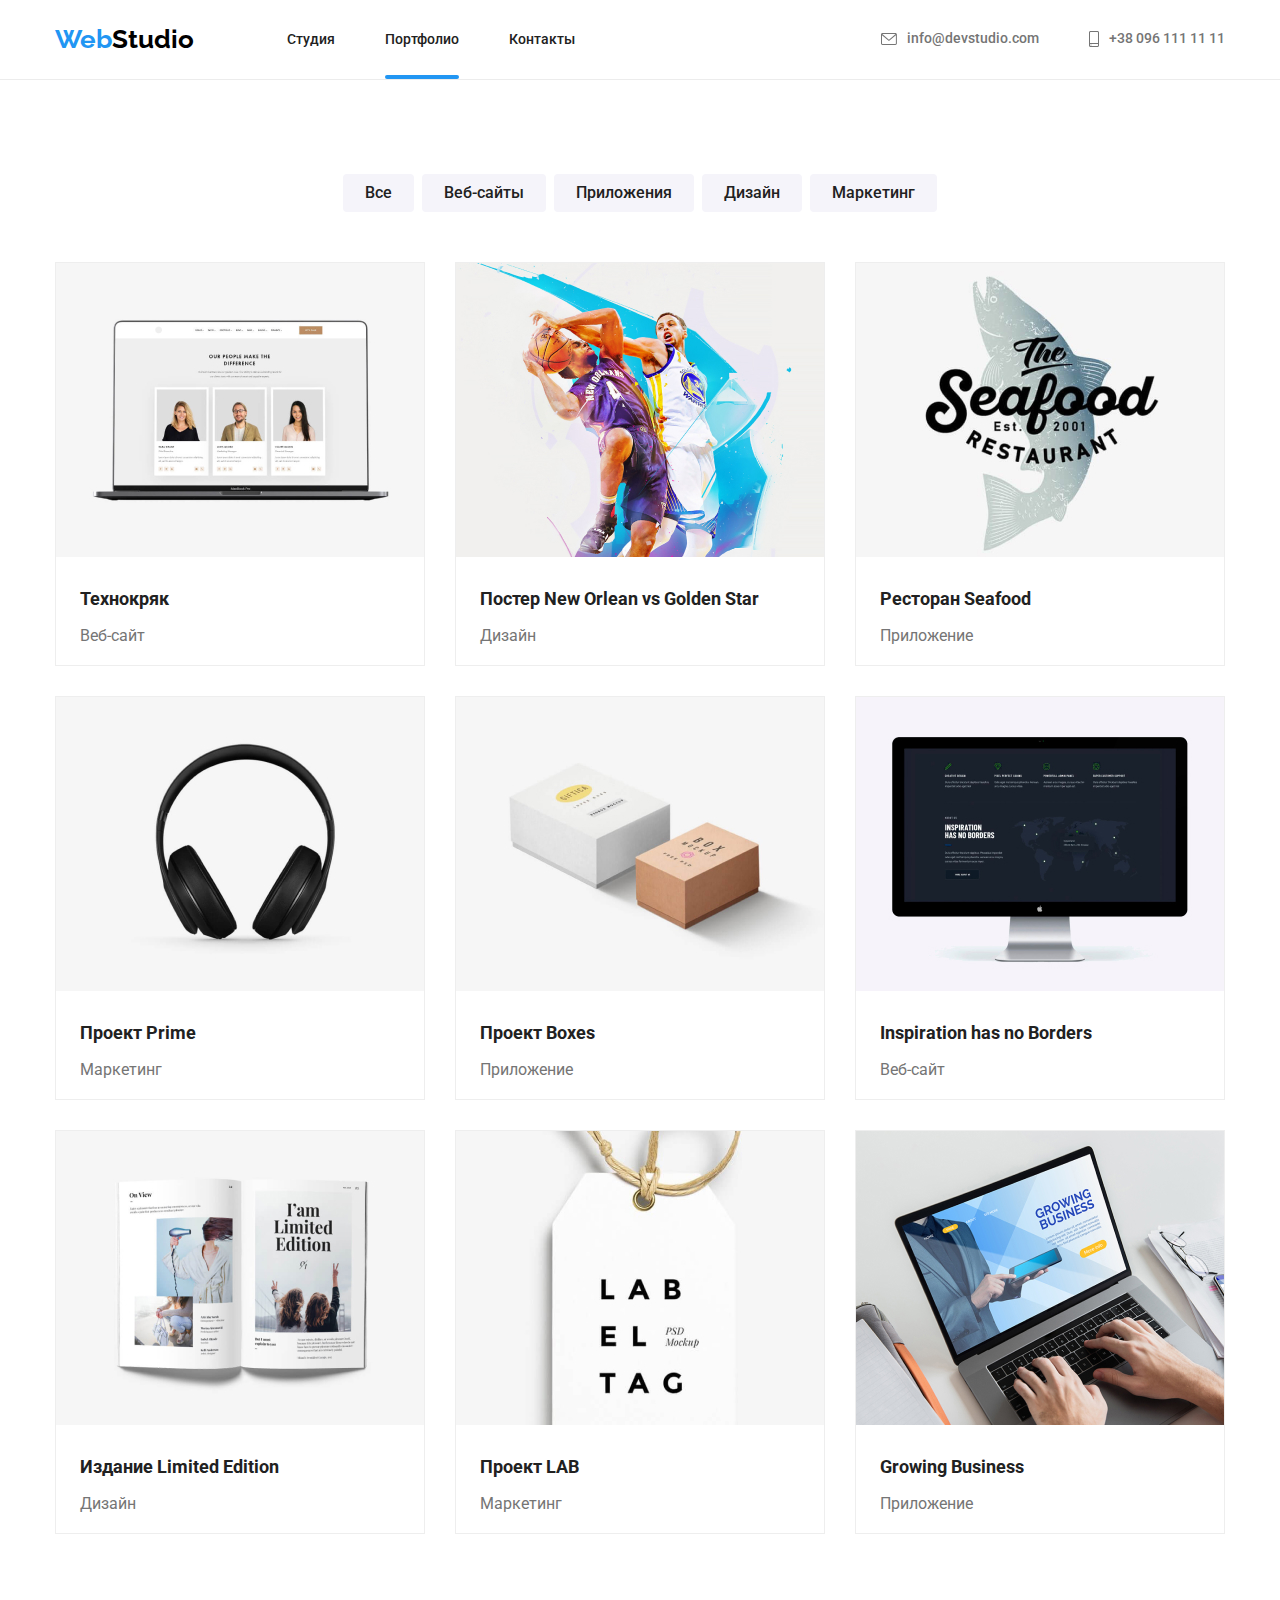
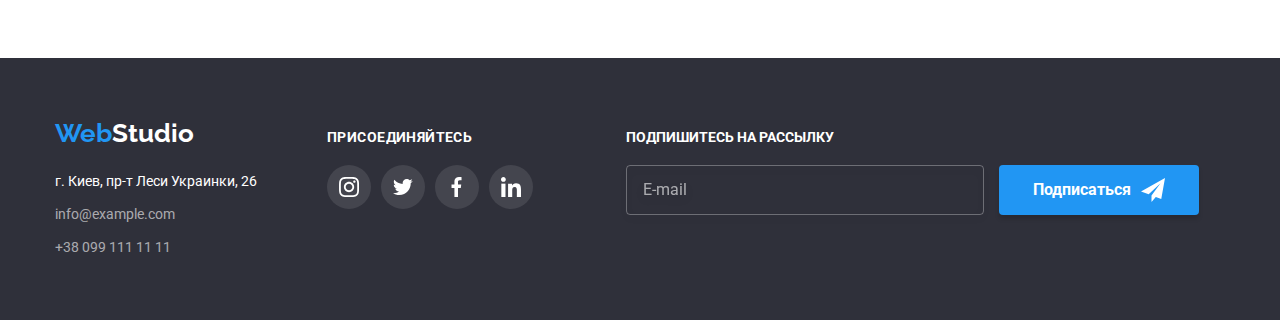
==== portfolio.html @ 5aa9ffed "основа" ====
<!DOCTYPE html>
<html lang="en">
<head>
<meta charset="UTF-8">
<meta http-equiv="X-UA-Compatible" content="IE=edge">
<meta name="viewport" content="width=device-width, initial-scale=1.0">
<title>Document</title>
<link rel="preconnect" href="https://fonts.googleapis.com">
<link rel="preconnect" href="https://fonts.gstatic.com" crossorigin>
<link href="https://fonts.googleapis.com/css2?family=Raleway:wght@700&family=Roboto:wght@400;500;700;900&display=swap"
    rel="stylesheet">
<link rel="stylesheet" href="./css/modern-normalize.css">
<link rel="stylesheet" href="css/styles.css">
<link rel="stylesheet" href="./css/main.min.css">
</head>
<body>
    <header class="header">
        <div class="container">
            <nav class="header__nav">
                <a href="./index.html" class="header__logo">Web<span class="header__logo-black">Studio</span></a>
                <ul class="header-nav">
                    <li class="header-nav__items"><a href="./index.html" class="header-nav__link">Студия</a></li>
                    <li class="header-nav__items"><a href="./portfolio.html" class="header-nav__link current">Портфолио</a></li>
                    <li class="header-nav__items"><a href="" class="header-nav__link">Контакты</a></li>
                </ul>
                <ul class="site-contacts">
                    <li class="site-contacts__items">
                        <a href="mailto:info@devstudio.com" class="site-contacts__link ">
                            <svg class="site-contacts__icons" width="16px" height="12px">
                                <use href="images/icons.svg#icon-envelope"></use>
                            </svg>
                            info@devstudio.com</a>
                    </li>
                    <li class="items">
                        <a href="tel:+380961111111" class="site-contacts__link"">
                    <svg class=" site-contacts__icons" width="10px" height="16px">
                            <use href="images/icons.svg#icon-smartphone"></use>
                            </svg>
                            +38 096 111 11 11
                        </a>
                    </li>
                </ul>
        </div>
    </header>
    <main>
    <section class="section-portfolio"> 
        <div class="container">   
        <h1 class="dell">Портфолио</h1>
        <ul class="buttons-line">
            <li class="buttons-line__list"><button type="button" class="buttons-line__buttons">Все</button></li>
            <li class="buttons-line__list"><button type="button" class="buttons-line__buttons">Веб-сайты</button></li>
            <li class="buttons-line__list"><button type="button" class="buttons-line__buttons">Приложения</button></li>
            <li class="buttons-line__list"><button type="button" class="buttons-line__buttons">Дизайн</button></li>
            <li class="buttons-line__list"><button type="button" class="buttons-line__buttons">Маркетинг</button></li>
        </ul>
        <ul class="content-line">
            <li class="content-line__list">
                <div class="content-line__text-wrap"><img src="images/tehnokryak.jpg" alt="ноутбук-с-портфолио" width="370">
                    <p class="content-line__text">Технокряк это современная площадка распространения коронавируса. Компании используют эту платформу для цифрового
                    шпионажа и атак на защищённые сервера конкурентов.
                </p>
                </div>
                <div class="portfolio-list">
                    <h3>Технокряк</h3>
                <p>Веб-сайт</p>
                </div>
            </li>
            <li class="content-line__list">
                <div class="content-line__text-wrap"> 
                <img src="images/poster.jpg" alt="баскетболисты" width="370">
                <p class="content-line__text">Технокряк это современная площадка распространения коронавируса. Компании используют эту платформу для цифрового
                шпионажа и атак на защищённые сервера конкурентов.
                </p>
                </div>
                <div class="portfolio-list">
                <h3>Постер New Orlean vs Golden Star</h3>
                <p>Дизайн</p>
                </div>
            </li>
            <li class="content-line__list">
                <div class="content-line__text-wrap">
                <img src="images/seafood.jpg" alt="название-ресторана" width="370">
                <p class="content-line__text">Технокряк это современная площадка распространения коронавируса. Компании используют эту платформу для цифрового
                шпионажа и атак на защищённые сервера конкурентов.
                </p>
                </div>
                <div class="portfolio-list">
                <h3>Ресторан Seafood</h3>
                <p>Приложение</p>
                </div>
            </li>
            <li class="content-line__list">
                    <div class="content-line__text-wrap">
                <img src="images/prime.jpg" alt="наушники" width="370">
                <p class="content-line__text">Технокряк это современная площадка распространения коронавируса. Компании используют эту платформу для цифрового
                шпионажа и атак на защищённые сервера конкурентов.
                </p>
                </div>
                <div class="portfolio-list">
                <h3>Проект Prime</h3>
                <p>Маркетинг</p>
                </div>
            </li>
            <li class="content-line__list">
                <div class="content-line__text-wrap">
                <img src="images/boxes.jpg" alt="коробки" width="370">
                <p class="content-line__text">Технокряк это современная площадка распространения коронавируса. Компании используют эту платформу для цифрового
                шпионажа и атак на защищённые сервера конкурентов.
                </p>
                </div>
                <div class="portfolio-list">
                <h3>Проект Boxes</h3>
                <p>Приложение</p>
                </div>
            </li>
            <li class="content-line__list">
                <div class="content-line__text-wrap">  
                <img src="images/inspirations.jpg" alt="аймак" width="370" height="294">
                <p class="content-line__text">Технокряк это современная площадка распространения коронавируса. Компании используют эту платформу для цифрового
                шпионажа и атак на защищённые сервера конкурентов.
                </p>
                </div>
                <div class="portfolio-list">
                <h3>Inspiration has no Borders</h3>
                <p>Веб-сайт</p>
                </div>
            </li>
            <li class="content-line__list">
                <div class="content-line__text-wrap">
                 <img src="images/limitededition.jpg" alt="книга" width="370">
                 <p class="content-line__text">Технокряк это современная площадка распространения коронавируса. Компании используют эту платформу для цифрового
                шпионажа и атак на защищённые сервера конкурентов.
                </p>
                </div>
                <div class="portfolio-list">
                <h3>Издание Limited Edition</h3>
                <p>Дизайн</p>
                </div>
            </li>
            <li class="content-line__list">
                <div class="content-line__text-wrap">
                <img src="images/lab.jpg" alt="бирка" width="370">
                <p class="content-line__text">Технокряк это современная площадка распространения коронавируса. Компании используют эту платформу для цифрового
                шпионажа и атак на защищённые сервера конкурентов.
                </p>
                </div>
                <div class="portfolio-list">
                <h3>Проект LAB</h3>
                <p>Маркетинг</p>
                </div>
            </li>
            <li class="content-line__list">
                <div class="content-line__text-wrap">
                <img src="images/growingbusines.jpg" alt="приложение-для-бизнеса" width="370">
                <p class="content-line__text">Технокряк это современная площадка распространения коронавируса. Компании используют эту платформу для цифрового
                шпионажа и атак на защищённые сервера конкурентов.
                </p>
            </div>
                   <div class="portfolio-list">
                <h3>Growing Business</h3>
                <p>Приложение</p>
                </div>
               
            </li>
        </ul>
        </div>
    </section>
    </main>
        <footer class="footer-section">
            <div class="container">
                <ul class="footer-section__nav">
                    <li>
                        <a href="./index.html" class="footer-section__logo">Web<span class="footer-section__logo-white">Studio</span></a>
                        <p>г. Киев, пр-т Леси Украинки, 26</p>
                        <ul>
                            <li class="footer-section__link"><a href="mailto:info@example.com"
                                    class="footer-section__text">info@example.com</a></li>
                            <li class="footer-section__link"><a href="tel:+380991111111" class="footer-section__text">+38 099
                                    111 11 11</a></li>
                        </ul>
                    </li>
                    <li class="conecting-list">
                        <h3>ПРИСОЕДИНЯЙТЕСЬ</h3>
                        <ul class="footer-logo">
                            <li class="footer-logo__item">
                                <a href="" class="footer-logo__link">
                                    <svg class="footer-logo__icon" width="20px" height="20px">
                                        <use href="images/icons.svg#icon-instagram"></use>
                                    </svg>
                                </a>
                            </li>
                            <li class="footer-logo__item">
                                <a href="" class="footer-logo__link">
                                    <svg class="footer-logo__icon" width="20px" height="20px">
                                        <use href="images/icons.svg#icon-twitter"></use>
                                    </svg>
                                </a>
                            </li>
                            <li class="footer-logo__item">
                                <a href="" class="footer-logo__link">
                                    <svg class="footer-logo__icon" width="20px" height="20px">
                                        <use href="images/icons.svg#icon-facebook"></use>
                                    </svg>
                                </a>
                            </li>
                            <li class="footer-logo__item">
                                <a href="" class="footer-logo__link">
                                    <svg class="footer-logo__icon" width="20px" height="20px">
                                        <use href="images/icons.svg#icon-linkedin"></use>
                                    </svg>
                                </a>
                            </li>
                        </ul>
                    </li>
                    <li class="online-form">
                        <h3 class="online-form__text">ПОДПИШИТЕСЬ НА РАССЫЛКУ</h3>
                        <form action="#">
                            <input type="mail" name="online-mail" class="online-form__input" placeholder="E-mail">
                            <button type="submit" class="online-form__btn">Подписаться <svg class="online-form__logo"
                                    width="24px" height="24px">
                                    <use href="images/icons.svg#icon-icon-send"></use>
                                </svg></button>
                        </form>
                    </li>
                </ul>
            </div>
        </footer>
</body>
</html>
---- css/styles.css ----
/* основной цвет текста #757575 */
/* вторичный цвет текста #212121 */
/* текст с прозрачностью rgba(255, 255, 255, 0.6)*/
/* белый #FFFFFF */
/* акцент #2196F3 */

/* logo */

/*footer-section */

/* hero */
/* .hero {
  background-color: #2f303a;
  background-image: linear-gradient(
      rgba(47, 48, 58, 0.4),
      rgba(47, 48, 58, 0.4)
    ),
    url(../images/hero.jpg);
  background-repeat: no-repeat;
  background-position: center;
  text-align: center;
  padding-top: 200px;
  padding-bottom: 200px;
  max-width: 1600px;
  margin: 0 auto;
}

.hero h1 {
  font-weight: 900;
  font-size: 44px;
  line-height: 1.36;
  color: var(--white-collor);
  text-transform: uppercase;
  margin-bottom: 30px;
}
.hero .buttons {
  font-family: roboto, sans-serif;
  font-weight: bold;
  font-size: 16px;
  line-height: 1.87;
  width: 200px;
  height: 50px;
  border-radius: 4px;
  border: none;
  color: var(--white-collor);
  background: #2196f3;
} */
/* section-line */


/* section-line */
}

/* portfolio buttons  */
/* .section-portfolio {
  padding-top: 94px;
  padding-bottom: 94px;
} */






.dell {
  display: none;
  font-size: 0;
}
---- css/main.min.css ----
.is-hidden{visibility:hidden;opacity:0;pointer-events:none}.visually-hidden{visibility:hidden}.dell{display:none;font-size:0}:root{--primary-text-collor: #757575;--title-text-collor: #212121;--accent-collor: #2196f3;--white-collor: #ffffff}.container{width:1200px;padding-right:15px;padding-left:15px;margin:0 auto}body{background-color:var(--white-collor);color:var(--primary-text-collor);font-family:roboto, sans-serif}.content-line{display:flex;flex-wrap:wrap}h1,h2,h3,h4,h5,h6,p{margin:0}ul{margin:0;padding:0}li{list-style-type:none}a{text-decoration:none}.header{padding-top:24px;padding-bottom:24px;border-bottom:1px solid #ececec}.header__nav{display:flex;align-items:center}.header__logo{font-family:raleway;font-weight:bold;font-size:26px;line-height:1.19;color:#2196f3}.header__logo .header__logo-black{color:#000000}.header-nav{margin-left:93px;display:flex;align-items:center}.header-nav a{color:var(--title-text-collor);font-weight:500;font-size:14px;line-height:1.14}.header-nav .header-nav__link{color:var(--title-text-collor);position:relative;transition:color 250ms linear}.header-nav .header-nav__link:hover,.header-nav .header-nav__link:focus{color:#2196f3}.header-nav .header-nav__items{margin-right:50px}.header-nav .header-nav__items:last-child{margin-right:0}.current::after{content:'';width:100%;height:4px;background-color:#2196f3;border-radius:4px;position:absolute;bottom:-32px;left:0}.site-contacts{display:flex;margin-left:auto}.site-contacts .site-contacts__items{margin-right:50px}.site-contacts .site-contacts__items:last-child{margin-right:0}.site-contacts__link{color:var(--primary-text-collor);font-weight:500;font-size:14px;line-height:1.14;display:flex;justify-content:center;align-items:center;transition:color 250ms linear}.site-contacts__link:focus,.site-contacts__link:hover{color:#2196f3}.site-contacts__link:focus .site-contacts__icons,.site-contacts__link:hover .site-contacts__icons{fill:#2196f3}.site-contacts__icons{margin-right:10px;fill:var(--primary-text-collor)}.footer-section{font-size:14px;line-height:1.71;color:var(--white-collor);background-color:#2f303a;padding-top:60px;padding-bottom:60px}.footer-section p{margin-top:20px}.footer-section .footer-section__link{margin-top:9px;transition:color 250ms linear, background-color 250ms linear}.footer-section .footer-section__text{color:rgba(255,255,255,0.6)}.footer-section .footer-section__text:hover,.footer-section .footer-section__text:focus{color:#2196f3}.footer-section__logo{font-family:raleway;font-weight:bold;font-size:26px;line-height:1.19;color:#2196f3}.footer-section__logo .footer-section__logo-white{color:#ffffff}.footer-logo{display:flex;justify-content:center}.footer-logo__item{display:flex;align-items:center;justify-content:center;width:44px;height:44px}.footer-logo__item:not(:last-child){margin-right:10px}.footer-logo__link{width:100%;height:100%;border-radius:50%;display:flex;align-items:center;justify-content:center;background-color:rgba(255,255,255,0.1);transition:background-color 250ms linear, fill 250ms linear}.footer-logo__link:hover,.footer-logo__link:focus{background-color:#2196f3}.footer-logo__link:hover .footer-logo__icon,.footer-logo__link:focus .footer-logo__icon{fill:#fff;background-color:#2196f3}.footer-logo__icon{fill:#fff;transition:background-color 2500ms linear}.footer-section__nav{display:flex;align-items:baseline}.conecting-list{margin-left:70px}.conecting-list h3{font-family:Roboto;font-size:14px;font-style:normal;font-weight:700;line-height:16px;letter-spacing:0.03em;text-align:left;margin-bottom:20px}.online-form__input{width:358px;height:50px;padding-left:16px;background-color:transparent;border:1px solid rgba(255,255,255,0.3);box-sizing:border-box;filter:drop-shadow(0px 4px 4px rgba(0,0,0,0.15));border-radius:4px;color:rgba(255,255,255,0.6)}.online-form__input::placeholder{color:rgba(255,255,255,0.6);font-size:16px;line-height:20px}.online-form__text{margin-bottom:20px;font-size:14px;line-height:16px}.online-form{margin-left:93px}.online-form__btn{background:#2196f3;box-shadow:0px 4px 4px rgba(0,0,0,0.15);border-radius:4px;width:200px;height:50px;margin-left:12px;border:none;font-size:16px;line-height:30px;color:#fff;font-weight:bold;display:inline-flex;justify-content:center;align-items:center}.online-form__logo{margin-left:10px}.hero{background-color:#2f303a;background-image:linear-gradient(rgba(47,48,58,0.4), rgba(47,48,58,0.4)),url(../images/hero.jpg);background-repeat:no-repeat;background-position:center;text-align:center;padding-top:200px;padding-bottom:200px;max-width:1600px;margin:0 auto}h1{font-weight:900;font-size:44px;line-height:1.36;color:var(--white-collor);text-transform:uppercase;margin-bottom:30px}.hero__buttons{font-family:roboto, sans-serif;font-weight:bold;font-size:16px;line-height:1.87;width:200px;height:50px;border-radius:4px;border:none;color:var(--white-collor);background:#2196f3}.section-advantage{padding-top:94px;padding-bottom:94px}.advantage{display:flex}.advantage .advantage__list{width:270px}.advantage .advantage__list:not(:last-child){margin-right:30px}.advantage .advantage__meaning{font-weight:bold;font-size:14px;line-height:1.14;letter-spacing:0.03em;text-transform:uppercase;color:var(--title-text-collor);margin-bottom:10px}.advantage .advantage__example{font-size:14px;line-height:1.71;letter-spacing:0.03em}.advantage__logo-lits{display:flex}.advantage__logo-item{display:flex;align-items:center;justify-content:center;width:270px;height:120px;background-color:#f5f4fa;margin-bottom:30px;border-radius:4px}.advantage__logo-item:not(:last-child){margin-right:30px}.section-line__line{display:flex}.section-line__line .list:not(:last-child){margin-right:30px}.section-line{padding-bottom:94px}.section-line .section-line__line{justify-content:center}.section-line h2{text-align:center;color:#212121;margin-bottom:50px;font-size:36px;line-height:42px}.section-line .section-line__list{position:relative;display:flex}.section-line .section-line__list:not(:last-child){margin-right:30px}.section-line__text{width:370px;height:70px;padding-top:27px;color:#ffffff;left:0;bottom:0;position:absolute;font-family:Roboto;font-size:14px;font-style:normal;font-weight:700;line-height:1.17;text-align:center;background-color:rgba(47,48,58,0.8)}.section-employee{background-color:#f5f4fa;padding-top:94px;padding-bottom:94px}.section-employee h2{font-size:36px;line-height:1.16;text-align:center;letter-spacing:0.03em;color:var(--title-text-collor);margin-bottom:50px}.section-employee .section-employee__line{display:flex;box-sizing:border-box}.section-employee .section-employee__name{font-weight:500;font-size:16px;line-height:1.18;margin-bottom:10px;color:var(--title-text-collor)}.section-employee .section-employee__department{font-size:16px;line-height:1.18;margin-bottom:16px}.section-employee .section-employee__list{text-align:center;background-color:#ffffff;border-radius:3px;offset:0px, 1px;margin-right:30px;box-shadow:0px 2px 1px 0px rgba(0,0,0,0.2),0px 1px 1px 0px rgba(0,0,0,0.14),0px 1px 3px 0px rgba(0,0,0,0.12)}.employee{padding-top:30px;padding-bottom:30px}.section-employe__logo-list{display:flex;justify-content:center}.section-employee__logo-item{display:flex;align-items:center;justify-content:center;width:44px;height:44px}.section-employee__logo-item:not(:last-child){margin-right:10px}.section-employee__logo-link{width:100%;height:100%;border-radius:50%;display:flex;align-items:center;justify-content:center;transition:background-color 250ms linear, fill 250ms linear}.section-employee__logo-link:hover,.section-employee__logo-link:focus{background-color:#2196f3}.section-employee__logo-link:hover .section-employee__logo-icon,.section-employee__logo-link:focus .section-employee__logo-icon{fill:#ffffff}.section-employee__logo-icon{fill:#afb1b8}.company__name{margin-bottom:50px;font-family:Roboto;font-size:36px;font-style:normal;font-weight:700;line-height:42px;letter-spacing:0.03em;text-align:center;color:#212121}.company{padding-top:94px;padding-bottom:94px}.company__logo-list{display:flex}.company__logo-link{display:flex;align-items:center;justify-content:center;width:170px;height:92px;background-color:#ffffff;margin-bottom:30px;border-radius:4px;border:1px;border-color:#afb1b8;border:1px solid #afb1b8;box-sizing:border-box;border-radius:4px;margin-bottom:0}.company__logo-link:hover,.company__logo-link:focus{border-color:#2196f3}.company__logo-link:hover .company__logo-icon,.company__logo-link:focus .company__logo-icon{fill:#2196f3}.company__logo-item{display:flex;align-items:center;justify-content:center}.company__logo-item:not(:last-child){margin-right:30px}.company__logo-icon{fill:#afb1b8;transition:background-color 250ms linear, fill 250ms linear}.buttons-line{display:flex;justify-content:center;margin-bottom:50px}.buttons-line :not(:last-child){margin-right:8px}.section-portfolio{padding-top:94px;padding-bottom:94px}.section-portfolio .buttons-line__buttons{font-family:roboto, sans-serif;background-color:#f5f4fa;border-radius:4px;color:var(--title-text-collor);font-weight:500;font-size:16px;line-height:1.63;padding:6px 22px;border:none;transition:background-color 250ms linear, color 250ms linear}.section-portfolio .buttons-line__buttons:hover,.section-portfolio .buttons-line__buttons:focus{background-color:#2196f3;color:var(--white-collor)}.buttons-line{display:flex;justify-content:center;margin-bottom:50px}.buttons-line :not(:last-child){margin-right:8px}.section-portfolio{padding-top:94px;padding-bottom:94px}.section-portfolio .buttons-line__buttons{font-family:roboto, sans-serif;background-color:#f5f4fa;border-radius:4px;color:var(--title-text-collor);font-weight:500;font-size:16px;line-height:1.63;padding:6px 22px;border:none;transition:background-color 250ms linear, color 250ms linear}.section-portfolio .buttons-line__buttons:hover,.section-portfolio .buttons-line__buttons:focus{background-color:#2196f3;color:var(--white-collor)}.portfolio-list{padding-top:20px;padding-bottom:20px;padding-right:24px;padding-left:24px}.content-line .content-line__list{width:370px;max-height:404px;margin-right:30px;margin-top:0;margin-bottom:30px;border:1px solid #eee;offset:0px, 1px;transition:background-color 250ms linear, color 250ms linear, box-shadow 250ms linear;position:relative}.content-line .content-line__list:focus,.content-line .content-line__list:hover{box-shadow:1px 4px 6px 0px rgba(0,0,0,0.16),0px 4px 4px 0px rgba(0,0,0,0.06),0px 1px 1px 0px rgba(0,0,0,0.12)}.content-line .content-line__list:nth-child(3n+3){margin-right:0}.content-line .content-line__list:nth-child(7n+1){margin-bottom:0}.section-portfolio h3{font-size:18px;line-height:2;color:var(--title-text-collor);margin-bottom:4px}.section-portfolio p{font-size:16px;line-height:1.87}.content-line .content-line__list:hover .content-line__text{transform:translateY(0)}.content-line__text-wrap{position:relative;overflow:hidden}.content-line__text{position:absolute;left:0;top:0;font-size:18px;line-height:1.5;padding:63px 24px;color:#ffffff;background-color:rgba(33,150,243,0.9);height:100%;transform:translateY(100%);transition:transform 250ms}.backdrop{width:100vw;height:100vh;background:rgba(0,0,0,0.2);position:fixed;top:0;left:0;transition:opacity 300ms, visibility 300ms}.backdrop.is-hidden .modal{transform:scale(1.5) rotateY(270deg) translate(100px, 100px);transition:transform 600ms}.modal{width:528px;min-height:581px;background-color:#ffffff;border-radius:4px;position:absolute;top:50%;left:50%;transition:transform 500ms;transform:scale(1) rotate(0) translate(-50%, -50%);padding:40px}.modal-close{position:absolute;top:8px;right:8px;width:30px;height:30px;background-color:transparent;border-radius:50%;border:1px solid rgba(0,0,0,0.1);display:flex;align-items:center;justify-content:center}.sub-box{font-size:14px;line-height:24px;border:none;margin-bottom:30px;padding:0;align-items:center;display:flex}.modal-title{font-size:20px;font-weight:700;line-height:1.17;color:#212121;text-align:center;margin-bottom:12px}.modal-for-field{margin-bottom:10px}.modal-input-wrap{position:relative}.input-icon{position:absolute;top:50%;transform:translateY(-50%);left:15px;transition:fill 250ms cubic-bezier(0.4, 0, 0.2, 1)}.modal-input{width:100%;height:40px;border:1px solid rgba(33,33,33,0.2);border-radius:4px;outline:none;padding-right:10px;padding-left:42px;background-color:transparent;transition:border-color 250ms cubic-bezier(0.4, 0, 0.2, 1)}.modal-input:focus{border-color:#2196f3}.modal-input:focus+.input-icon{fill:#2196f3}.modal-form-text{font-size:12px;line-height:1.17;display:block;color:#757575;margin-bottom:4px}.modal-text{width:100%;border:1px solid rgba(33,33,33,0.2);box-sizing:border-box;border-radius:4px;outline:none;height:120px;padding:10px;resize:none;margin-bottom:20px}.modal-text::placeholder{font-size:12px;line-height:1.17;color:rgba(117,117,117,0.5)}.modal-check-text{font-size:14px;line-height:1.7;color:#757575;letter-spacing:0.03em;display:flex;align-items:center;padding:0}.modal-check-text span{width:16px;height:15px;border:2px solid #000000;margin-right:5px;border-radius:2px;display:flex;align-items:center;justify-content:center}.modal-check-text .icon-check{fill:#ffffff}.modal-check{display:flex;align-items:center;justify-content:center}.modal-check:checked+.modal-check-text span{border:none;background-color:#2196f3}.checkbox-link{color:#2196f3;text-decoration:underline;margin-left:3px}.modal-submit-button{height:50px;width:200px;border:none;border-radius:4px;box-shadow:0px 1px 3px rgba(0,0,0,0.12),0px 1px 1px rgba(0,0,0,0.14),0px 2px 1px rgba(0,0,0,0.2);background:#188ce8;box-shadow:0px 4px 4px rgba(0,0,0,0.15);color:#ffffff;font-weight:bold;font-size:16px;line-height:1.9;display:block;margin-left:auto;margin-right:auto}
/*# sourceMappingURL=main.min.css.map */
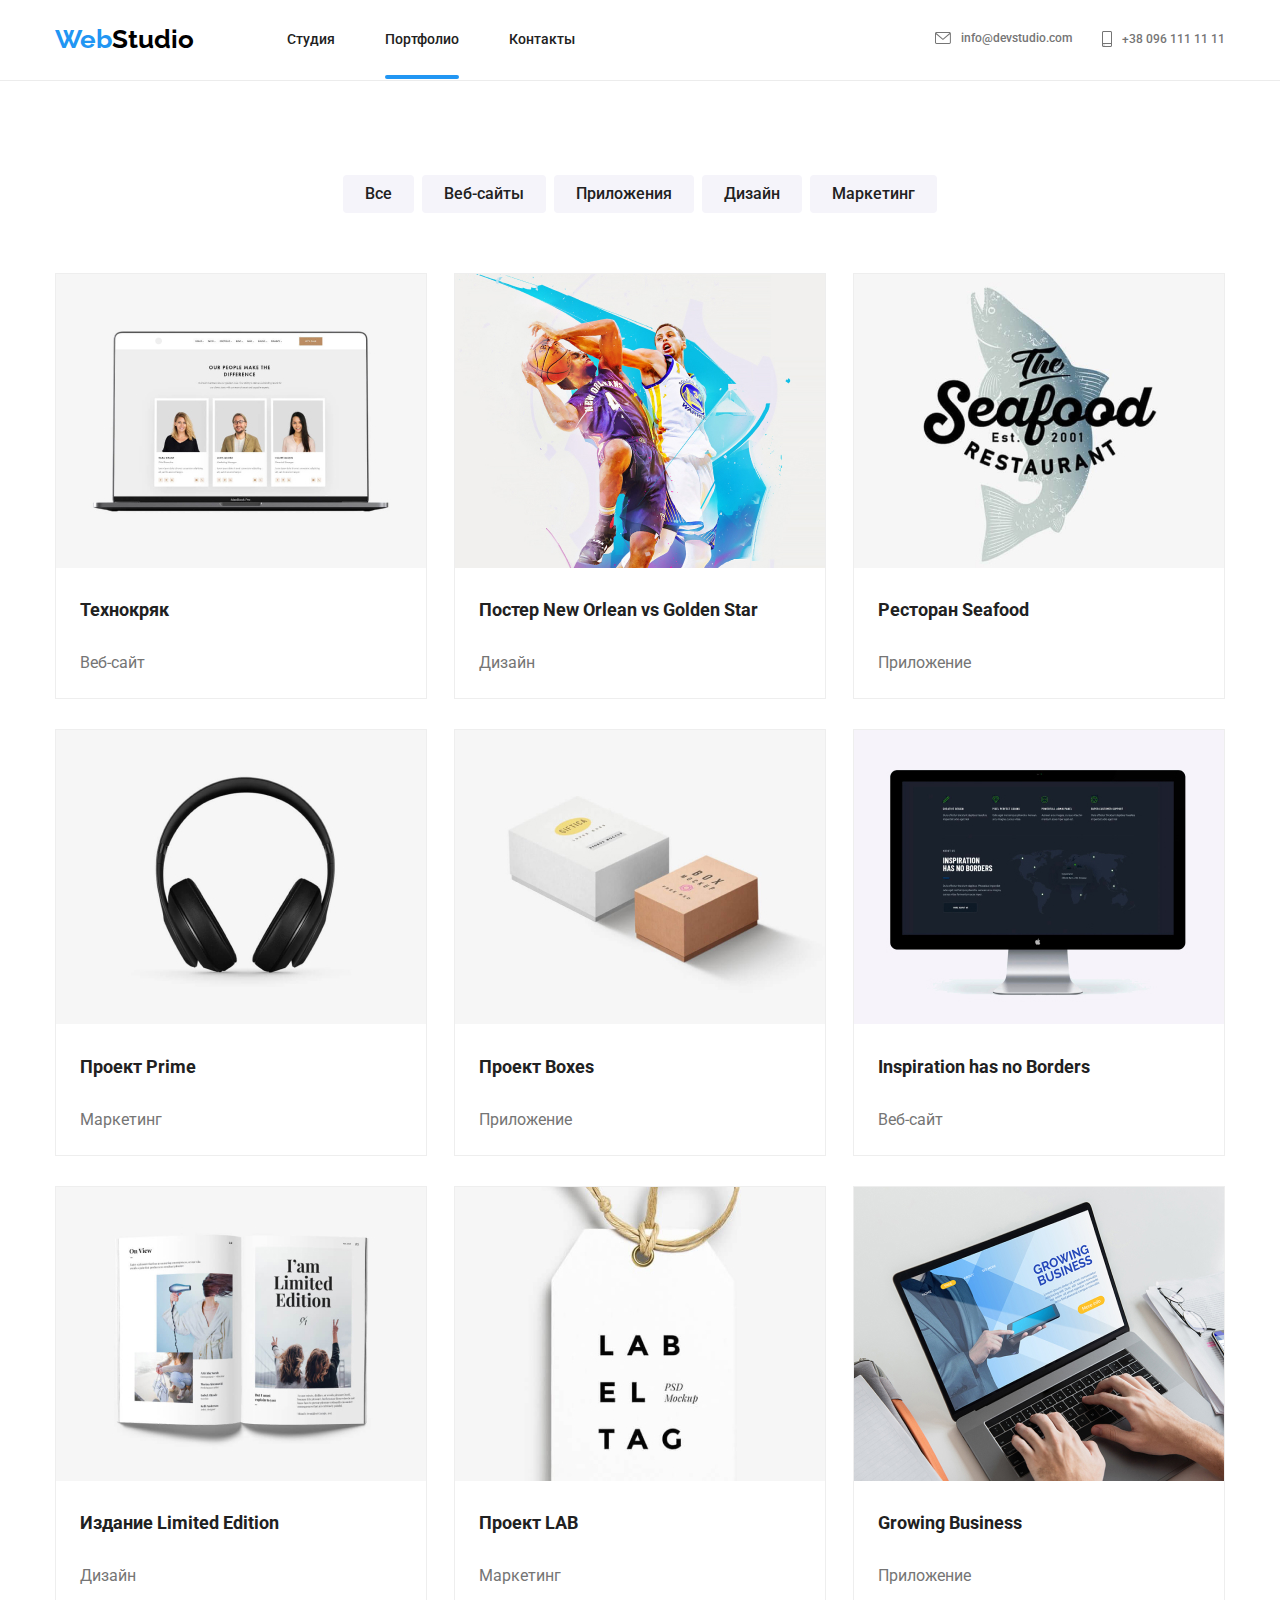
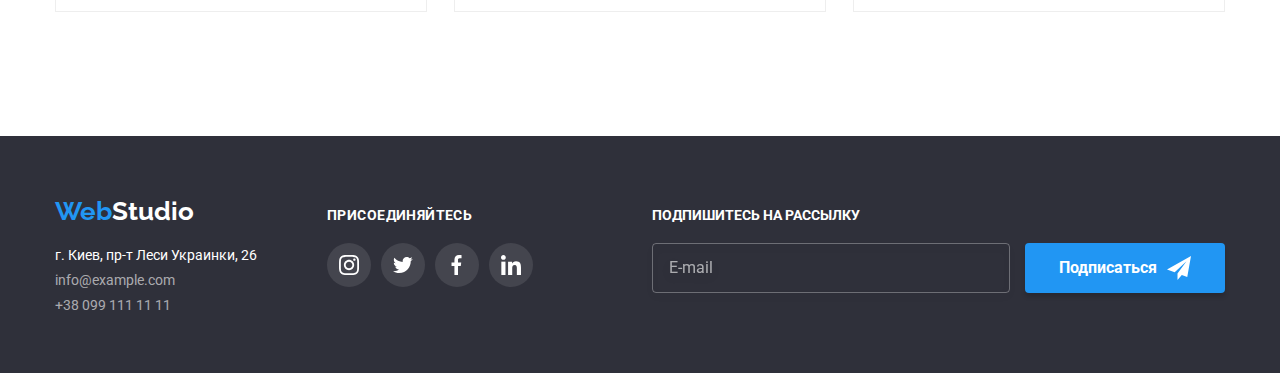
==== commit 5f34e0be: "вымучал" ====
--- a/portfolio.html
+++ b/portfolio.html
@@ -17,12 +17,15 @@
     <header class="header">
         <div class="container">
             <nav class="header__nav">
-                <a href="./index.html" class="header__logo">Web<span class="header__logo-black">Studio</span></a>
-                <ul class="header-nav">
-                    <li class="header-nav__items"><a href="./index.html" class="header-nav__link">Студия</a></li>
-                    <li class="header-nav__items"><a href="./portfolio.html" class="header-nav__link current">Портфолио</a></li>
-                    <li class="header-nav__items"><a href="" class="header-nav__link">Контакты</a></li>
-                </ul>
+                <div class="header-nav-right">
+                    <a href="./index.html" class="header__logo">Web<span class="header__logo-black">Studio</span></a>
+                    <ul class="header-nav">
+                        <li class="header-nav__items"><a href="./index.html" class="header-nav__link">Студия</a>
+                        </li>
+                        <li class="header-nav__items"><a href="./portfolio.html" class="header-nav__link current">Портфолио</a></li>
+                        <li class="header-nav__items"><a href="" class="header-nav__link">Контакты</a></li>
+                    </ul>
+                </div>
                 <ul class="site-contacts">
                     <li class="site-contacts__items">
                         <a href="mailto:info@devstudio.com" class="site-contacts__link ">
@@ -31,7 +34,7 @@
                             </svg>
                             info@devstudio.com</a>
                     </li>
-                    <li class="items">
+                    <li class="site-contacts__items">
                         <a href="tel:+380961111111" class="site-contacts__link"">
                     <svg class=" site-contacts__icons" width="10px" height="16px">
                             <use href="images/icons.svg#icon-smartphone"></use>
@@ -40,6 +43,59 @@
                         </a>
                     </li>
                 </ul>
+    
+                <button class="open-menu-btn">
+                    <svg class="open-menu__icons" width="22px" height="22px">
+                        <use href="images/icons.svg#icon-menu"></use>
+                    </svg>
+                </button>
+        </div>
+        <div class="mob-menu is-hidden">
+            <div class="conteiner">
+                <div class="mob-menu__top">
+                    <button class="close-menu-btn">
+                        <svg class="close-menu__icons" width="18.67px" height="18.67px">
+                            <use href="images/icons.svg#icon-mob-close"></use>
+                        </svg></button>
+                    <ul class="mob-menu__nav">
+                        <li class="mob-menu__items"><a href="./index.html" class="mob-menu__link">Студия</a></li>
+                        <li class="mob-menu__items"><a href="./portfolio.html" class="mob-menu__link">Портфолио</a></li>
+                        <li class="mob-menu__items"><a href="" class="mob-menu__link">Контакты</a></li>
+                    </ul>
+                </div>
+                <div class="mob-menu__bottom">
+                    <ul class="mob-menu__contacts">
+                        <li class="mob-menu-contacts__items">
+                            <a href="tel:+380961111111" class="mob-menu-contacts__tel">
+                                +38 096 111 11 11
+                            </a>
+                        </li>
+                        <li class="mob-menu-contacts__items">
+                            <a href="mailto:info@devstudio.com" class="mob-menu-contacts__mail">
+                                info@devstudio.com
+                            </a>
+                        </li>
+                    </ul>
+                    <ul class="mob-social-list">
+                        <li class="mob-social-list__item">
+                            <a href="" class="mob-social-list__link">Instagram
+                            </a>
+                        </li>
+                        <li class="mob-social-list__item">
+                            <a href="" class="mob-social-list__link">Twitter
+                            </a>
+                        </li>
+                        <li class="mob-social-list__item">
+                            <a href="" class="mob-social-list__link">Facebook
+                            </a>
+                        </li>
+                        <li class="mob-social-list__item">
+                            <a href="" class="mob-social-list__link">LinkedIn</a>
+                        </li>
+                    </ul>
+                </div>
+            </div>
+            </nav>
         </div>
     </header>
     <main>
@@ -55,112 +111,238 @@
         </ul>
         <ul class="content-line">
             <li class="content-line__list">
-                <div class="content-line__text-wrap"><img src="images/tehnokryak.jpg" alt="ноутбук-с-портфолио" width="370">
+                <div class="content-line__text-wrap">
+                    <picture>
+                        <source srcset="
+                        ./images/portfolio-desk/portfolio1-x1.jpg 1x,
+                        ./images/portfolio-desk/portfolio1-x2.jpg 2x
+                         " media="(min-width:1200px)" />
+                        <source srcset="
+                        ./images/portfolio-tab/porfolio-tab1-x1.jpg 1x,
+                        ./images/portfolio-tab/porfolio-tab1-x2.jpg 2x
+                        " media="(min-width:768px)" />
+                        <source srcset="
+                        ./images/portfolio-mob/portfolio-mob1-x1.jpg 1x,
+                        ./images/portfolio-mob/portfolio-mob1-x2.jpg 2x
+                        " media="(min-width:320px)" />
+                        <img src="./images/portfolio-desk/portfolio1-x1.jpg" alt="фото">
+                    </picture>
                     <p class="content-line__text">Технокряк это современная площадка распространения коронавируса. Компании используют эту платформу для цифрового
                     шпионажа и атак на защищённые сервера конкурентов.
                 </p>
                 </div>
                 <div class="portfolio-list">
                     <h3>Технокряк</h3>
-                <p>Веб-сайт</p>
+                <p class="portfolio-list_mean">Веб-сайт</p>
                 </div>
             </li>
             <li class="content-line__list">
                 <div class="content-line__text-wrap"> 
-                <img src="images/poster.jpg" alt="баскетболисты" width="370">
+            <picture>
+                <source srcset="
+                ./images/portfolio-desk/portfolio2-x1.jpg 1x,
+                ./images/portfolio-desk/portfolio2-x2.jpg 2x
+                " media="(min-width:1200px)" />
+                <source srcset="
+                ./images/portfolio-tab/porfolio-tab2-x1.jpg 1x,
+                ./images/portfolio-tab/porfolio-tab2-x2.jpg 2x
+                " media="(min-width:768px)" />
+                <source srcset="
+                ./images/portfolio-mob/portfolio-mob2-x1.jpg 1x,
+                ./images/portfolio-mob/portfolio-mob2-x2.jpg 2x
+                " media="(min-width:320px)" />
+                <img src="./images/portfolio-desk/portfolio2-x1.jpg" alt="фото">
+            </picture>
+                    <p class="content-line__text">Технокряк это современная площадка распространения коронавируса. Компании используют эту платформу для цифрового
+                шпионажа и атак на защищённые сервера конкурентов.
+                </p>
+                </div>
+                <div class="portfolio-list">
+                <h3>Постер New Orlean vs Golden Star</h3>
+                <p class="portfolio-list_mean">Дизайн</p>
+                </div>
+            </li>
+            <li class="content-line__list">
+                <div class="content-line__text-wrap">
+            <picture>
+            <source srcset="
+        ./images/portfolio-desk/portfolio3-x1.jpg 1x,
+        ./images/portfolio-desk/portfolio3-x2.jpg 2x
+        " media="(min-width:1200px)" />
+            <source srcset="
+        ./images/portfolio-tab/porfolio-tab3-x1.jpg 1x,
+        ./images/portfolio-tab/porfolio-tab3-x2.jpg 2x
+        " media="(min-width:768px)" />
+            <source srcset="
+        ./images/portfolio-mob/portfolio-mob3-x1.jpg 1x,
+        ./images/portfolio-mob/portfolio-mob3-x2.jpg 2x
+        " media="(min-width:320px)" />
+            <img src="./images/portfolio-desk/portfolio3-x1.jpg" alt="фото">
+        </picture>
                 <p class="content-line__text">Технокряк это современная площадка распространения коронавируса. Компании используют эту платформу для цифрового
                 шпионажа и атак на защищённые сервера конкурентов.
                 </p>
                 </div>
                 <div class="portfolio-list">
-                <h3>Постер New Orlean vs Golden Star</h3>
-                <p>Дизайн</p>
-                </div>
-            </li>
-            <li class="content-line__list">
-                <div class="content-line__text-wrap">
-                <img src="images/seafood.jpg" alt="название-ресторана" width="370">
+                <h3>Ресторан Seafood</h3>
+                <p class="portfolio-list_mean">Приложение</p>
+                </div>
+            </li>
+            <li class="content-line__list">
+                    <div class="content-line__text-wrap">
+<picture>
+    <source srcset="
+                        ./images/portfolio-desk/portfolio4-x1.jpg 1x,
+                        ./images/portfolio-desk/portfolio4-x2.jpg 2x
+                         " media="(min-width:1200px)" />
+    <source srcset="
+                        ./images/portfolio-tab/porfolio-tab4-x1.jpg 1x,
+                        ./images/portfolio-tab/porfolio-tab4-x2.jpg 2x
+                        " media="(min-width:768px)" />
+    <source srcset="
+                        ./images/portfolio-mob/portfolio-mob4-x1.jpg 1x,
+                        ./images/portfolio-mob/portfolio-mob4-x2.jpg 2x
+                        " media="(min-width:320px)" />
+    <img src="./images/portfolio-desk/portfolio4-x1.jpg" alt="фото">
+</picture>
+                        <p class="content-line__text">Технокряк это современная площадка распространения коронавируса. Компании используют эту платформу для цифрового
+                шпионажа и атак на защищённые сервера конкурентов.
+                </p>
+                </div>
+                <div class="portfolio-list">
+                <h3>Проект Prime</h3>
+                <p class="portfolio-list_mean">Маркетинг</p>
+                </div>
+            </li>
+            <li class="content-line__list">
+                <div class="content-line__text-wrap">
+<picture>
+    <source srcset="
+                        ./images/portfolio-desk/portfolio5-x1.jpg 1x,
+                        ./images/portfolio-desk/portfolio5-x2.jpg 2x
+                         " media="(min-width:1200px)" />
+    <source srcset="
+                        ./images/portfolio-tab/porfolio-tab5-x1.jpg 1x,
+                        ./images/portfolio-tab/porfolio-tab5-x2.jpg 2x
+                        " media="(min-width:768px)" />
+    <source srcset="
+                        ./images/portfolio-mob/portfolio-mob5-x1.jpg 1x,
+                        ./images/portfolio-mob/portfolio-mob5-x2.jpg 2x
+                        " media="(min-width:320px)" />
+    <img src="./images/portfolio-desk/portfolio5-x1.jpg" alt="фото">
+</picture>
                 <p class="content-line__text">Технокряк это современная площадка распространения коронавируса. Компании используют эту платформу для цифрового
                 шпионажа и атак на защищённые сервера конкурентов.
                 </p>
                 </div>
                 <div class="portfolio-list">
-                <h3>Ресторан Seafood</h3>
-                <p>Приложение</p>
-                </div>
-            </li>
-            <li class="content-line__list">
-                    <div class="content-line__text-wrap">
-                <img src="images/prime.jpg" alt="наушники" width="370">
+                <h3>Проект Boxes</h3>
+                <p class="portfolio-list_mean">Приложение</p>
+                </div>
+            </li>
+            <li class="content-line__list">
+                <div class="content-line__text-wrap">  
+<picture>
+    <source srcset="
+                        ./images/portfolio-desk/portfolio6-x1.jpg 1x,
+                        ./images/portfolio-desk/portfolio6-x2.jpg 2x
+                         " media="(min-width:1200px)" />
+    <source srcset="
+                        ./images/portfolio-tab/porfolio-tab6-x1.jpg 1x,
+                        ./images/portfolio-tab/porfolio-tab6-x2.jpg 2x
+                        " media="(min-width:768px)" />
+    <source srcset="
+                        ./images/portfolio-mob/portfolio-mob6-x1.jpg 1x,
+                        ./images/portfolio-mob/portfolio-mob6-x2.jpg 2x
+                        " media="(min-width:320px)" />
+    <img src="./images/portfolio-desk/portfolio6-x1.jpg" alt="фото">
+</picture>
                 <p class="content-line__text">Технокряк это современная площадка распространения коронавируса. Компании используют эту платформу для цифрового
                 шпионажа и атак на защищённые сервера конкурентов.
                 </p>
                 </div>
                 <div class="portfolio-list">
-                <h3>Проект Prime</h3>
-                <p>Маркетинг</p>
-                </div>
-            </li>
-            <li class="content-line__list">
-                <div class="content-line__text-wrap">
-                <img src="images/boxes.jpg" alt="коробки" width="370">
-                <p class="content-line__text">Технокряк это современная площадка распространения коронавируса. Компании используют эту платформу для цифрового
-                шпионажа и атак на защищённые сервера конкурентов.
-                </p>
-                </div>
-                <div class="portfolio-list">
-                <h3>Проект Boxes</h3>
-                <p>Приложение</p>
-                </div>
-            </li>
-            <li class="content-line__list">
-                <div class="content-line__text-wrap">  
-                <img src="images/inspirations.jpg" alt="аймак" width="370" height="294">
-                <p class="content-line__text">Технокряк это современная площадка распространения коронавируса. Компании используют эту платформу для цифрового
-                шпионажа и атак на защищённые сервера конкурентов.
-                </p>
-                </div>
-                <div class="portfolio-list">
                 <h3>Inspiration has no Borders</h3>
-                <p>Веб-сайт</p>
-                </div>
-            </li>
-            <li class="content-line__list">
-                <div class="content-line__text-wrap">
-                 <img src="images/limitededition.jpg" alt="книга" width="370">
-                 <p class="content-line__text">Технокряк это современная площадка распространения коронавируса. Компании используют эту платформу для цифрового
+                <p class="portfolio-list_mean">Веб-сайт</p>
+                </div>
+            </li>
+            <li class="content-line__list">
+                <div class="content-line__text-wrap">
+<picture>
+    <source srcset="
+                        ./images/portfolio-desk/portfolio7-x1.jpg 1x,
+                        ./images/portfolio-desk/portfolio7-x2.jpg 2x
+                         " media="(min-width:1200px)" />
+    <source srcset="
+                        ./images/portfolio-tab/porfolio-tab7-x1.jpg 1x,
+                        ./images/portfolio-tab/porfolio-tab7-x2.jpg 2x
+                        " media="(min-width:768px)" />
+    <source srcset="
+                        ./images/portfolio-mob/portfolio-mob7-x1.jpg 1x,
+                        ./images/portfolio-mob/portfolio-mob7-x2.jpg 2x
+                        " media="(min-width:320px)" />
+    <img src="./images/portfolio-desk/portfolio7-x1.jpg" alt="фото">
+</picture>
+                    <p class="content-line__text">Технокряк это современная площадка распространения коронавируса. Компании используют эту платформу для цифрового
                 шпионажа и атак на защищённые сервера конкурентов.
                 </p>
                 </div>
                 <div class="portfolio-list">
                 <h3>Издание Limited Edition</h3>
-                <p>Дизайн</p>
-                </div>
-            </li>
-            <li class="content-line__list">
-                <div class="content-line__text-wrap">
-                <img src="images/lab.jpg" alt="бирка" width="370">
-                <p class="content-line__text">Технокряк это современная площадка распространения коронавируса. Компании используют эту платформу для цифрового
+                <p class="portfolio-list_mean">Дизайн</p>
+                </div>
+            </li>
+            <li class="content-line__list">
+                <div class="content-line__text-wrap">
+<picture>
+    <source srcset="
+                        ./images/portfolio-desk/portfolio8-x1.jpg 1x,
+                        ./images/portfolio-desk/portfolio8-x2.jpg 2x
+                         " media="(min-width:1200px)" />
+    <source srcset="
+                        ./images/portfolio-tab/porfolio-tab8-x1.jpg 1x,
+                        ./images/portfolio-tab/porfolio-tab8-x2.jpg 2x
+                        " media="(min-width:768px)" />
+    <source srcset="
+                        ./images/portfolio-mob/portfolio-mob8-x1.jpg 1x,
+                        ./images/portfolio-mob/portfolio-mob8-x2.jpg 2x
+                        " media="(min-width:320px)" />
+    <img src="./images/portfolio-desk/portfolio8-x1.jpg" alt="фото">
+</picture>
+                    <p class="content-line__text">Технокряк это современная площадка распространения коронавируса. Компании используют эту платформу для цифрового
                 шпионажа и атак на защищённые сервера конкурентов.
                 </p>
                 </div>
                 <div class="portfolio-list">
                 <h3>Проект LAB</h3>
-                <p>Маркетинг</p>
-                </div>
-            </li>
-            <li class="content-line__list">
-                <div class="content-line__text-wrap">
-                <img src="images/growingbusines.jpg" alt="приложение-для-бизнеса" width="370">
-                <p class="content-line__text">Технокряк это современная площадка распространения коронавируса. Компании используют эту платформу для цифрового
+                <p class="portfolio-list_mean">Маркетинг</p>
+                </div>
+            </li>
+            <li class="content-line__list">
+                <div class="content-line__text-wrap">
+<picture>
+    <source srcset="
+                        ./images/portfolio-desk/portfolio9-x1.jpg 1x,
+                        ./images/portfolio-desk/portfolio9-x2.jpg 2x
+                         " media="(min-width:1200px)" />
+    <source srcset="
+                        ./images/portfolio-tab/porfolio-tab9-x1.jpg 1x,
+                        ./images/portfolio-tab/porfolio-tab9-x2.jpg 2x
+                        " media="(min-width:768px)" />
+    <source srcset="
+                        ./images/portfolio-mob/portfolio-mob9-x1.jpg 1x,
+                        ./images/portfolio-mob/portfolio-mob9-x2.jpg 2x
+                        " media="(min-width:320px)" />
+    <img src="./images/portfolio-desk/portfolio9-x1.jpg" alt="фото">
+</picture>
+                    <p class="content-line__text">Технокряк это современная площадка распространения коронавируса. Компании используют эту платформу для цифрового
                 шпионажа и атак на защищённые сервера конкурентов.
                 </p>
             </div>
                    <div class="portfolio-list">
                 <h3>Growing Business</h3>
-                <p>Приложение</p>
-                </div>
-               
+                <p class="portfolio-list_mean">Приложение</p>
+                </div>   
             </li>
         </ul>
         </div>
@@ -168,51 +350,54 @@
     </main>
         <footer class="footer-section">
             <div class="container">
-                <ul class="footer-section__nav">
-                    <li>
-                        <a href="./index.html" class="footer-section__logo">Web<span class="footer-section__logo-white">Studio</span></a>
-                        <p>г. Киев, пр-т Леси Украинки, 26</p>
-                        <ul>
-                            <li class="footer-section__link"><a href="mailto:info@example.com"
-                                    class="footer-section__text">info@example.com</a></li>
-                            <li class="footer-section__link"><a href="tel:+380991111111" class="footer-section__text">+38 099
-                                    111 11 11</a></li>
-                        </ul>
-                    </li>
-                    <li class="conecting-list">
-                        <h3>ПРИСОЕДИНЯЙТЕСЬ</h3>
-                        <ul class="footer-logo">
-                            <li class="footer-logo__item">
-                                <a href="" class="footer-logo__link">
-                                    <svg class="footer-logo__icon" width="20px" height="20px">
-                                        <use href="images/icons.svg#icon-instagram"></use>
-                                    </svg>
-                                </a>
-                            </li>
-                            <li class="footer-logo__item">
-                                <a href="" class="footer-logo__link">
-                                    <svg class="footer-logo__icon" width="20px" height="20px">
-                                        <use href="images/icons.svg#icon-twitter"></use>
-                                    </svg>
-                                </a>
-                            </li>
-                            <li class="footer-logo__item">
-                                <a href="" class="footer-logo__link">
-                                    <svg class="footer-logo__icon" width="20px" height="20px">
-                                        <use href="images/icons.svg#icon-facebook"></use>
-                                    </svg>
-                                </a>
-                            </li>
-                            <li class="footer-logo__item">
-                                <a href="" class="footer-logo__link">
-                                    <svg class="footer-logo__icon" width="20px" height="20px">
-                                        <use href="images/icons.svg#icon-linkedin"></use>
-                                    </svg>
-                                </a>
-                            </li>
-                        </ul>
-                    </li>
-                    <li class="online-form">
+                <nav class="footer__naw">
+                    <ul class="footer-section__nav">
+                        <li class="footer-section__list">
+                            <a href="./index.html" class="footer-section__logo">Web<span
+                                    class="footer-section__logo-white">Studio</span></a>
+                            <p>г. Киев, пр-т Леси Украинки, 26</p>
+                            <ul>
+                                <li class="footer-section__link"><a href="mailto:info@example.com"
+                                        class="footer-section__text">info@example.com</a></li>
+                                <li class="footer-section__link"><a href="tel:+380991111111" class="footer-section__text">+38
+                                        099 111 11 11</a></li>
+                            </ul>
+                        </li>
+                        <li class="conecting-list">
+                            <h3>ПРИСОЕДИНЯЙТЕСЬ</h3>
+                            <ul class="footer-logo">
+                                <li class="footer-logo__item">
+                                    <a href="" class="footer-logo__link">
+                                        <svg class="footer-logo__icon" width="20px" height="20px">
+                                            <use href="images/icons.svg#icon-instagram"></use>
+                                        </svg>
+                                    </a>
+                                </li>
+                                <li class="footer-logo__item">
+                                    <a href="" class="footer-logo__link">
+                                        <svg class="footer-logo__icon" width="20px" height="20px">
+                                            <use href="images/icons.svg#icon-twitter"></use>
+                                        </svg>
+                                    </a>
+                                </li>
+                                <li class="footer-logo__item">
+                                    <a href="" class="footer-logo__link">
+                                        <svg class="footer-logo__icon" width="20px" height="20px">
+                                            <use href="images/icons.svg#icon-facebook"></use>
+                                        </svg>
+                                    </a>
+                                </li>
+                                <li class="footer-logo__item">
+                                    <a href="" class="footer-logo__link">
+                                        <svg class="footer-logo__icon" width="20px" height="20px">
+                                            <use href="images/icons.svg#icon-linkedin"></use>
+                                        </svg>
+                                    </a>
+                                </li>
+                            </ul>
+                        </li>
+                    </ul>
+                    <div class="online-form">
                         <h3 class="online-form__text">ПОДПИШИТЕСЬ НА РАССЫЛКУ</h3>
                         <form action="#">
                             <input type="mail" name="online-mail" class="online-form__input" placeholder="E-mail">
@@ -221,9 +406,68 @@
                                     <use href="images/icons.svg#icon-icon-send"></use>
                                 </svg></button>
                         </form>
-                    </li>
-                </ul>
+                    </div>
+                </nav>
+        
             </div>
         </footer>
+        <div class="backdrop is-hidden" data-modal>
+            <div class="modal">
+                <button type="modal-button" class="modal-close" data-modal-close>
+                    <svg class="modal-button-close" width="11px" height="11px">
+                        <use href="images/icons.svg#icon-close"></use>
+                    </svg>
+                </button>
+                <div class="modal-list">
+                    <p class="modal-title">Оставьте свои данные, мы вам перезвоним</p>
+                    <form action="#" class="modal-form">
+                        <div class="modal-for-field">
+                            <label for="user-name" class="modal-form-text">Имя</label>
+                            <div class="modal-input-wrap">
+                                <input type="text" name="user-name" class="modal-input" required id="user-name" />
+                                <svg class="input-icon" width="12" height="12">
+                                    <use href="./images/icons.svg#icon-person">
+                                    </use>
+                                </svg>
+                            </div>
+                        </div>
+                        <div class="modal-for-field">
+                            <label for="user-tel" class="modal-form-text">Телефон</label>
+                            <div class="modal-input-wrap">
+                                <input type="tel" name="user-tel" class="modal-input" required id="user-tel" />
+                                <svg class="input-icon" width="13" height="13">
+                                    <use href="./images/icons.svg#icon-phone">
+                                    </use>
+                                </svg>
+                            </div>
+                        </div>
+                        <div class="modal-for-field">
+                            <label for="user-mail" class="modal-form-text">Почта</label>
+                            <div class="modal-input-wrap">
+                                <input type="email" name="user-mail" class="modal-input" id="user-mail" />
+                                <svg class="input-icon" width="15" height="12">
+                                    <use href="./images/icons.svg#icon-mail">
+                                    </use>
+                                </svg>
+                            </div>
+                        </div>
+                        <label for="user-text" class="modal-form-text">Комментарий</label>
+                        <textarea name="user-text" id="user-text" class="modal-text" placeholder="Введите текст"></textarea>
+                        <fieldset class="sub-box">
+                            <input type="checkbox" name="policy" id="modal-check" class="modal-check visually-hidden">
+                            <label for="modal-check" class="modal-check-text">
+                                <span>
+                                    <svg class="icon-check" width="14" height="11">
+                                        <use href="images/icons.svg#icon-vector"></use>
+                                    </svg>
+                                </span>Соглашаюсь с рассылкой и принимаю <a href="" class="checkbox-link">Условия
+                                    договора</a></label>
+                        </fieldset>
+                        <button type="submit" class="modal-submit-button">Отправить</button>
+                </div>
+                </form>
+            </div>
+        </div>
+        <script src="./js/menu.js"></script>
 </body>
 </html>--- a/css/main.min.css
+++ b/css/main.min.css
@@ -1,3 +1,3 @@
-.is-hidden{visibility:hidden;opacity:0;pointer-events:none}.visually-hidden{visibility:hidden}.dell{display:none;font-size:0}:root{--primary-text-collor: #757575;--title-text-collor: #212121;--accent-collor: #2196f3;--white-collor: #ffffff}.container{width:1200px;padding-right:15px;padding-left:15px;margin:0 auto}body{background-color:var(--white-collor);color:var(--primary-text-collor);font-family:roboto, sans-serif}.content-line{display:flex;flex-wrap:wrap}h1,h2,h3,h4,h5,h6,p{margin:0}ul{margin:0;padding:0}li{list-style-type:none}a{text-decoration:none}.header{padding-top:24px;padding-bottom:24px;border-bottom:1px solid #ececec}.header__nav{display:flex;align-items:center}.header__logo{font-family:raleway;font-weight:bold;font-size:26px;line-height:1.19;color:#2196f3}.header__logo .header__logo-black{color:#000000}.header-nav{margin-left:93px;display:flex;align-items:center}.header-nav a{color:var(--title-text-collor);font-weight:500;font-size:14px;line-height:1.14}.header-nav .header-nav__link{color:var(--title-text-collor);position:relative;transition:color 250ms linear}.header-nav .header-nav__link:hover,.header-nav .header-nav__link:focus{color:#2196f3}.header-nav .header-nav__items{margin-right:50px}.header-nav .header-nav__items:last-child{margin-right:0}.current::after{content:'';width:100%;height:4px;background-color:#2196f3;border-radius:4px;position:absolute;bottom:-32px;left:0}.site-contacts{display:flex;margin-left:auto}.site-contacts .site-contacts__items{margin-right:50px}.site-contacts .site-contacts__items:last-child{margin-right:0}.site-contacts__link{color:var(--primary-text-collor);font-weight:500;font-size:14px;line-height:1.14;display:flex;justify-content:center;align-items:center;transition:color 250ms linear}.site-contacts__link:focus,.site-contacts__link:hover{color:#2196f3}.site-contacts__link:focus .site-contacts__icons,.site-contacts__link:hover .site-contacts__icons{fill:#2196f3}.site-contacts__icons{margin-right:10px;fill:var(--primary-text-collor)}.footer-section{font-size:14px;line-height:1.71;color:var(--white-collor);background-color:#2f303a;padding-top:60px;padding-bottom:60px}.footer-section p{margin-top:20px}.footer-section .footer-section__link{margin-top:9px;transition:color 250ms linear, background-color 250ms linear}.footer-section .footer-section__text{color:rgba(255,255,255,0.6)}.footer-section .footer-section__text:hover,.footer-section .footer-section__text:focus{color:#2196f3}.footer-section__logo{font-family:raleway;font-weight:bold;font-size:26px;line-height:1.19;color:#2196f3}.footer-section__logo .footer-section__logo-white{color:#ffffff}.footer-logo{display:flex;justify-content:center}.footer-logo__item{display:flex;align-items:center;justify-content:center;width:44px;height:44px}.footer-logo__item:not(:last-child){margin-right:10px}.footer-logo__link{width:100%;height:100%;border-radius:50%;display:flex;align-items:center;justify-content:center;background-color:rgba(255,255,255,0.1);transition:background-color 250ms linear, fill 250ms linear}.footer-logo__link:hover,.footer-logo__link:focus{background-color:#2196f3}.footer-logo__link:hover .footer-logo__icon,.footer-logo__link:focus .footer-logo__icon{fill:#fff;background-color:#2196f3}.footer-logo__icon{fill:#fff;transition:background-color 2500ms linear}.footer-section__nav{display:flex;align-items:baseline}.conecting-list{margin-left:70px}.conecting-list h3{font-family:Roboto;font-size:14px;font-style:normal;font-weight:700;line-height:16px;letter-spacing:0.03em;text-align:left;margin-bottom:20px}.online-form__input{width:358px;height:50px;padding-left:16px;background-color:transparent;border:1px solid rgba(255,255,255,0.3);box-sizing:border-box;filter:drop-shadow(0px 4px 4px rgba(0,0,0,0.15));border-radius:4px;color:rgba(255,255,255,0.6)}.online-form__input::placeholder{color:rgba(255,255,255,0.6);font-size:16px;line-height:20px}.online-form__text{margin-bottom:20px;font-size:14px;line-height:16px}.online-form{margin-left:93px}.online-form__btn{background:#2196f3;box-shadow:0px 4px 4px rgba(0,0,0,0.15);border-radius:4px;width:200px;height:50px;margin-left:12px;border:none;font-size:16px;line-height:30px;color:#fff;font-weight:bold;display:inline-flex;justify-content:center;align-items:center}.online-form__logo{margin-left:10px}.hero{background-color:#2f303a;background-image:linear-gradient(rgba(47,48,58,0.4), rgba(47,48,58,0.4)),url(../images/hero.jpg);background-repeat:no-repeat;background-position:center;text-align:center;padding-top:200px;padding-bottom:200px;max-width:1600px;margin:0 auto}h1{font-weight:900;font-size:44px;line-height:1.36;color:var(--white-collor);text-transform:uppercase;margin-bottom:30px}.hero__buttons{font-family:roboto, sans-serif;font-weight:bold;font-size:16px;line-height:1.87;width:200px;height:50px;border-radius:4px;border:none;color:var(--white-collor);background:#2196f3}.section-advantage{padding-top:94px;padding-bottom:94px}.advantage{display:flex}.advantage .advantage__list{width:270px}.advantage .advantage__list:not(:last-child){margin-right:30px}.advantage .advantage__meaning{font-weight:bold;font-size:14px;line-height:1.14;letter-spacing:0.03em;text-transform:uppercase;color:var(--title-text-collor);margin-bottom:10px}.advantage .advantage__example{font-size:14px;line-height:1.71;letter-spacing:0.03em}.advantage__logo-lits{display:flex}.advantage__logo-item{display:flex;align-items:center;justify-content:center;width:270px;height:120px;background-color:#f5f4fa;margin-bottom:30px;border-radius:4px}.advantage__logo-item:not(:last-child){margin-right:30px}.section-line__line{display:flex}.section-line__line .list:not(:last-child){margin-right:30px}.section-line{padding-bottom:94px}.section-line .section-line__line{justify-content:center}.section-line h2{text-align:center;color:#212121;margin-bottom:50px;font-size:36px;line-height:42px}.section-line .section-line__list{position:relative;display:flex}.section-line .section-line__list:not(:last-child){margin-right:30px}.section-line__text{width:370px;height:70px;padding-top:27px;color:#ffffff;left:0;bottom:0;position:absolute;font-family:Roboto;font-size:14px;font-style:normal;font-weight:700;line-height:1.17;text-align:center;background-color:rgba(47,48,58,0.8)}.section-employee{background-color:#f5f4fa;padding-top:94px;padding-bottom:94px}.section-employee h2{font-size:36px;line-height:1.16;text-align:center;letter-spacing:0.03em;color:var(--title-text-collor);margin-bottom:50px}.section-employee .section-employee__line{display:flex;box-sizing:border-box}.section-employee .section-employee__name{font-weight:500;font-size:16px;line-height:1.18;margin-bottom:10px;color:var(--title-text-collor)}.section-employee .section-employee__department{font-size:16px;line-height:1.18;margin-bottom:16px}.section-employee .section-employee__list{text-align:center;background-color:#ffffff;border-radius:3px;offset:0px, 1px;margin-right:30px;box-shadow:0px 2px 1px 0px rgba(0,0,0,0.2),0px 1px 1px 0px rgba(0,0,0,0.14),0px 1px 3px 0px rgba(0,0,0,0.12)}.employee{padding-top:30px;padding-bottom:30px}.section-employe__logo-list{display:flex;justify-content:center}.section-employee__logo-item{display:flex;align-items:center;justify-content:center;width:44px;height:44px}.section-employee__logo-item:not(:last-child){margin-right:10px}.section-employee__logo-link{width:100%;height:100%;border-radius:50%;display:flex;align-items:center;justify-content:center;transition:background-color 250ms linear, fill 250ms linear}.section-employee__logo-link:hover,.section-employee__logo-link:focus{background-color:#2196f3}.section-employee__logo-link:hover .section-employee__logo-icon,.section-employee__logo-link:focus .section-employee__logo-icon{fill:#ffffff}.section-employee__logo-icon{fill:#afb1b8}.company__name{margin-bottom:50px;font-family:Roboto;font-size:36px;font-style:normal;font-weight:700;line-height:42px;letter-spacing:0.03em;text-align:center;color:#212121}.company{padding-top:94px;padding-bottom:94px}.company__logo-list{display:flex}.company__logo-link{display:flex;align-items:center;justify-content:center;width:170px;height:92px;background-color:#ffffff;margin-bottom:30px;border-radius:4px;border:1px;border-color:#afb1b8;border:1px solid #afb1b8;box-sizing:border-box;border-radius:4px;margin-bottom:0}.company__logo-link:hover,.company__logo-link:focus{border-color:#2196f3}.company__logo-link:hover .company__logo-icon,.company__logo-link:focus .company__logo-icon{fill:#2196f3}.company__logo-item{display:flex;align-items:center;justify-content:center}.company__logo-item:not(:last-child){margin-right:30px}.company__logo-icon{fill:#afb1b8;transition:background-color 250ms linear, fill 250ms linear}.buttons-line{display:flex;justify-content:center;margin-bottom:50px}.buttons-line :not(:last-child){margin-right:8px}.section-portfolio{padding-top:94px;padding-bottom:94px}.section-portfolio .buttons-line__buttons{font-family:roboto, sans-serif;background-color:#f5f4fa;border-radius:4px;color:var(--title-text-collor);font-weight:500;font-size:16px;line-height:1.63;padding:6px 22px;border:none;transition:background-color 250ms linear, color 250ms linear}.section-portfolio .buttons-line__buttons:hover,.section-portfolio .buttons-line__buttons:focus{background-color:#2196f3;color:var(--white-collor)}.buttons-line{display:flex;justify-content:center;margin-bottom:50px}.buttons-line :not(:last-child){margin-right:8px}.section-portfolio{padding-top:94px;padding-bottom:94px}.section-portfolio .buttons-line__buttons{font-family:roboto, sans-serif;background-color:#f5f4fa;border-radius:4px;color:var(--title-text-collor);font-weight:500;font-size:16px;line-height:1.63;padding:6px 22px;border:none;transition:background-color 250ms linear, color 250ms linear}.section-portfolio .buttons-line__buttons:hover,.section-portfolio .buttons-line__buttons:focus{background-color:#2196f3;color:var(--white-collor)}.portfolio-list{padding-top:20px;padding-bottom:20px;padding-right:24px;padding-left:24px}.content-line .content-line__list{width:370px;max-height:404px;margin-right:30px;margin-top:0;margin-bottom:30px;border:1px solid #eee;offset:0px, 1px;transition:background-color 250ms linear, color 250ms linear,- box-shadow 250ms linear;position:relative}.content-line .content-line__list:focus,.content-line .content-line__list:hover{box-shadow:1px 4px 6px 0px rgba(0,0,0,0.16),0px 4px 4px 0px rgba(0,0,0,0.06),0px 1px 1px 0px rgba(0,0,0,0.12)}.content-line .content-line__list:nth-child(3n+3){margin-right:0}.content-line .content-line__list:nth-child(7n+1){margin-bottom:0}.section-portfolio h3{font-size:18px;line-height:2;color:var(--title-text-collor);margin-bottom:4px}.section-portfolio p{font-size:16px;line-height:1.87}.content-line .content-line__list:hover .content-line__text{transform:translateY(0)}.content-line__text-wrap{position:relative;overflow:hidden}.content-line__text{position:absolute;left:0;top:0;font-size:18px;line-height:1.5;padding:63px 24px;color:#ffffff;background-color:rgba(33,150,243,0.9);height:100%;transform:translateY(100%);transition:transform 250ms}.backdrop{width:100vw;height:100vh;background:rgba(0,0,0,0.2);position:fixed;top:0;left:0;transition:opacity 300ms, visibility 300ms}.backdrop.is-hidden .modal{transform:scale(1.5) rotateY(270deg) translate(100px, 100px);transition:transform 600ms}.modal{width:528px;min-height:581px;background-color:#ffffff;border-radius:4px;position:absolute;top:50%;left:50%;transition:transform 500ms;transform:scale(1) rotate(0) translate(-50%, -50%);padding:40px}.modal-close{position:absolute;top:8px;right:8px;width:30px;height:30px;background-color:transparent;border-radius:50%;border:1px solid rgba(0,0,0,0.1);display:flex;align-items:center;justify-content:center}.sub-box{font-size:14px;line-height:24px;border:none;margin-bottom:30px;padding:0;align-items:center;display:flex}.modal-title{font-size:20px;font-weight:700;line-height:1.17;color:#212121;text-align:center;margin-bottom:12px}.modal-for-field{margin-bottom:10px}.modal-input-wrap{position:relative}.input-icon{position:absolute;top:50%;transform:translateY(-50%);left:15px;transition:fill 250ms cubic-bezier(0.4, 0, 0.2, 1)}.modal-input{width:100%;height:40px;border:1px solid rgba(33,33,33,0.2);border-radius:4px;outline:none;padding-right:10px;padding-left:42px;background-color:transparent;transition:border-color 250ms cubic-bezier(0.4, 0, 0.2, 1)}.modal-input:focus{border-color:#2196f3}.modal-input:focus+.input-icon{fill:#2196f3}.modal-form-text{font-size:12px;line-height:1.17;display:block;color:#757575;margin-bottom:4px}.modal-text{width:100%;border:1px solid rgba(33,33,33,0.2);box-sizing:border-box;border-radius:4px;outline:none;height:120px;padding:10px;resize:none;margin-bottom:20px}.modal-text::placeholder{font-size:12px;line-height:1.17;color:rgba(117,117,117,0.5)}.modal-check-text{font-size:14px;line-height:1.7;color:#757575;letter-spacing:0.03em;display:flex;align-items:center;padding:0}.modal-check-text span{width:16px;height:15px;border:2px solid #000000;margin-right:5px;border-radius:2px;display:flex;align-items:center;justify-content:center}.modal-check-text .icon-check{fill:#ffffff}.modal-check{display:flex;align-items:center;justify-content:center}.modal-check:checked+.modal-check-text span{border:none;background-color:#2196f3}.checkbox-link{color:#2196f3;text-decoration:underline;margin-left:3px}.modal-submit-button{height:50px;width:200px;border:none;border-radius:4px;box-shadow:0px 1px 3px rgba(0,0,0,0.12),0px 1px 1px rgba(0,0,0,0.14),0px 2px 1px rgba(0,0,0,0.2);background:#188ce8;box-shadow:0px 4px 4px rgba(0,0,0,0.15);color:#ffffff;font-weight:bold;font-size:16px;line-height:1.9;display:block;margin-left:auto;margin-right:auto}
+.is-hidden{visibility:hidden;opacity:0;pointer-events:none}.visually-hidden{visibility:hidden}.dell{display:none;font-size:0}:root{--primary-text-collor: #757575;--title-text-collor: #212121;--accent-collor: #2196f3;--white-collor: #ffffff}.container{box-sizing:border-box;width:100%;padding-right:15px;padding-left:15px;margin:0 auto}@media screen and (min-width: 480px){.container{width:480px}}@media screen and (min-width: 768px){.container{width:758px}}@media screen and (min-width: 1200px){.container{width:1200px}}body{background-color:var(--white-collor);color:var(--primary-text-collor);font-family:roboto, sans-serif}.content-line{display:flex;flex-wrap:wrap}h1,h2,h3,h4,h5,h6,p{margin:0}ul{margin:0;padding:0}li{list-style-type:none}a{text-decoration:none}.header{padding-top:16px;padding-bottom:16px;border-bottom:1px solid #ececec}@media screen and (min-width: 768px){.header{padding:0}}@media screen and (min-width: 1200px){.header{padding-top:24px;padding-bottom:25px}}.header__nav{position:relative;display:flex;align-items:center;justify-content:space-between}.header__logo{font-family:raleway;font-weight:bold;font-size:26px;line-height:1.19;color:#2196f3}.header__logo .header__logo-black{color:#000000}.header-nav{display:flex;display:none}@media screen and (min-width: 768px){.header-nav{display:flex;margin-left:88px}}@media screen and (min-width: 1200px){.header-nav{margin-left:93px}}.header-nav a{color:var(--title-text-collor);font-weight:500;font-size:14px;line-height:1.14}.header-nav .header-nav__link{color:var(--title-text-collor);position:relative;transition:color 250ms linear}.header-nav .header-nav__link:hover,.header-nav .header-nav__link:focus{color:#2196f3}.header-nav .header-nav__items{margin-right:50px}.header-nav .header-nav__items:last-child{margin-right:0}.current::after{content:'';width:100%;height:4px;background-color:#2196f3;border-radius:4px;position:absolute;bottom:-32px;left:0}@media screen and (min-width: 768px){.header-nav-right{display:flex;align-items:center;justify-content:center}}@media screen and (min-width: 768px) and (min-width: 768px){.header-nav-right{padding-top:26px;padding-bottom:26px}}@media screen and (min-width: 768px) and (min-width: 1200px){.header-nav-right{padding:0}}.site-contacts{display:none}@media screen and (min-width: 768px){.site-contacts{display:flex;flex-direction:column;align-items:flex-start}}@media screen and (min-width: 1200px){.site-contacts{flex-direction:row}}.site-contacts .site-contacts__items{display:flex}@media screen and (min-width: 768px){.site-contacts__items:not(:last-child){margin-bottom:10px}}@media screen and (min-width: 1200px){.site-contacts__items:not(:last-child){margin-right:30px;margin-bottom:0}}.site-contacts__link{color:var(--primary-text-collor);font-weight:500;font-size:12px;line-height:1.17;display:flex;justify-content:center;align-items:center;transition:color 250ms linear}.site-contacts__link:focus,.site-contacts__link:hover{color:#2196f3}.site-contacts__link:focus .site-contacts__icons,.site-contacts__link:hover .site-contacts__icons{fill:#2196f3}.site-contacts__icons{margin-right:10px;fill:var(--primary-text-collor)}.mob-menu{box-sizing:border-box;position:fixed;background-color:#ffffff;width:100vw;height:100vh;top:0;z-index:5;padding-top:21px;padding-bottom:48px}.mob-menu .conteiner{display:flex;flex-direction:column;justify-content:space-between;height:100%;margin-left:40px}.close-menu-btn{display:block;margin-left:auto;margin-right:21px}.open-menu-btn{border:none;background-color:initial}@media screen and (min-width: 768px){.open-menu-btn{display:none}}.mob-menu__items:not(:last-child){margin-bottom:30px}.mob-menu__link{font-weight:500;font-size:40px;line-height:1.17;letter-spacing:0.02em;color:#212121}.mob-menu__link:hover,.mob-menu__link:focus{color:#2196f3}.mob-menu-contacts__tel{display:block;font-weight:500;font-size:34px;line-height:1.17;letter-spacing:0.02em;color:#2196f3;margin-bottom:32px}.mob-menu-contacts__mail{font-weight:500;font-size:24px;line-height:1.16;letter-spacing:0.02em;color:#757575}.mob-menu__contacts{margin-bottom:64px}.mob-social-list{display:flex}.mob-social-list__link{font-weight:500;font-size:18px;line-height:22px;letter-spacing:0.02em;color:#2196f3;margin-bottom:0}.mob-social-list__item:not(:last-child){margin-right:10px;border-right:1px solid rgba(33,33,33,0.2);padding-right:10px}.open-menu__icons:focus,.open-menu__icons:hover{fill:#2196f3}.close-menu-btn{border:none;background-color:inherit}.close-menu__icons:focus,.close-menu__icons:hover{fill:#2196f3}.footer-section{text-align:center;display:flex;justify-content:baseline;font-size:14px;line-height:1.71;color:var(--white-collor);background-color:#2f303a;padding-top:60px;padding-bottom:60px}p{text-align:center;margin-top:20px}@media screen and (min-width: 1200px){.footer-section__list{text-align:start}}.footer-section__list .footer-section__link{margin-top:9px;transition:color 250ms linear, background-color 250ms linear}.footer-section__list .footer-section__link:last-child{margin-bottom:60px}@media screen and (min-width: 1200px){.footer-section__list .footer-section__link:last-child{margin-bottom:0}}.footer-section__list .footer-section__text{color:rgba(255,255,255,0.6)}.footer-section__list .footer-section__text:hover,.footer-section__list .footer-section__text:focus{color:#2196f3}.footer-section__logo{font-family:raleway;font-weight:bold;font-size:26px;line-height:1.19;color:#2196f3}.footer-section__logo .footer-section__logo-white{color:#ffffff}@media screen and (min-width: 1200px){.footer-section__logo{align-items:flex-start}}.footer-logo{display:flex;justify-content:center}.footer-logo:last-child{margin-bottom:60px}@media screen and (min-width: 1200px){.footer-logo:last-child{margin-bottom:0}}@media screen and (min-width: 1200px){.footer-logo{text-align:left}}.footer-logo__item{display:flex;align-items:center;justify-content:center;width:44px;height:44px}.footer-logo__item:not(:last-child){margin-right:10px}.footer-logo__link{width:100%;height:100%;border-radius:50%;display:flex;align-items:center;justify-content:center;background-color:rgba(255,255,255,0.1);transition:background-color 250ms linear, fill 250ms linear}.footer-logo__link:hover,.footer-logo__link:focus{background-color:#2196f3}.footer-logo__link:hover .footer-logo__icon,.footer-logo__link:focus .footer-logo__icon{fill:#fff;background-color:#2196f3}.footer-logo__icon{fill:#fff;transition:background-color 2500ms linear}@media screen and (min-width: 768px){.footer-section__nav{display:flex;justify-content:space-around;align-items:baseline;text-align:center}}@media screen and (min-width: 1200px){.footer-section__nav{display:flex;align-items:baseline}}@media screen and (min-width: 768px){.conecting-list{margin-left:70px;align-items:center}}@media screen and (min-width: 1200px){.conecting-list{margin-left:70px}}.conecting-list h3{text-align:center;font-family:Roboto;font-size:14px;font-style:normal;font-weight:700;line-height:16px;letter-spacing:0.03em;margin-bottom:20px}@media screen and (min-width: 1200px){.conecting-list h3{text-align:left}}.online-form__input{width:358px;height:50px;padding-left:16px;background-color:transparent;border:1px solid rgba(255,255,255,0.3);box-sizing:border-box;align-items:center;justify-content:center;filter:drop-shadow(0px 4px 4px rgba(0,0,0,0.15));border-radius:4px;color:rgba(255,255,255,0.6)}.online-form__input::placeholder{color:rgba(255,255,255,0.6);font-size:16px;line-height:20px}@media screen and (min-width: 768px){.online-form__input{display:flex}}@media screen and (min-width: 1200px){.online-form__input{display:inline-block}}.online-form__text{margin-bottom:20px;font-size:14px;line-height:16px}@media screen and (min-width: 1200px){.online-form__text{margin-bottom:0px;text-align:left}}@media screen and (min-width: 768px){.online-form{display:inline-block}}.online-form__btn{background:#2196f3;box-shadow:0px 4px 4px rgba(0,0,0,0.15);border-radius:4px;width:200px;height:50px;margin-left:12px;margin-top:20px;border:none;font-size:16px;line-height:30px;color:#fff;font-weight:bold;display:inline-flex;justify-content:center;align-items:center}.online-form__logo{margin-left:10px}@media screen and (min-width: 1200px){.footer__naw{display:flex;align-items:baseline;justify-content:space-between}}.hero{background-color:#2f303a;background-image:linear-gradient(rgba(47,48,58,0.4), rgba(47,48,58,0.4)),url(../images/hero-mob1x.jpg);background-repeat:no-repeat;background-position:center;text-align:center;padding-top:118px;padding-bottom:118px;margin:0 auto;box-sizing:border-box}@media (min-device-pixel-ratio: 2), (min-resolution: 192dpi), (min-resolution: 2dppx){.hero{background-image:linear-gradient(rgba(47,48,58,0.4), rgba(47,48,58,0.4)),url(../images/hero-mob2x.jpg);min-width:100%}}@media screen and (min-width: 768px){.hero{background-image:linear-gradient(rgba(47,48,58,0.4), rgba(47,48,58,0.4)),url(../images/hero-tab1x.jpg)}}@media screen and (min-width: 768px) and (min-device-pixel-ratio: 2), screen and (min-width: 768px) and (min-resolution: 192dpi), screen and (min-width: 768px) and (min-resolution: 2dppx){.hero{background-image:linear-gradient(rgba(47,48,58,0.4), rgba(47,48,58,0.4)),url(../images/hero-tab2x.jpg)}}@media screen and (min-width: 1200px){.hero{background-image:linear-gradient(rgba(47,48,58,0.4), rgba(47,48,58,0.4)),url(../images/hero.jpg)}}@media screen and (min-width: 1200px) and (min-device-pixel-ratio: 2), screen and (min-width: 1200px) and (min-resolution: 192dpi), screen and (min-width: 1200px) and (min-resolution: 2dppx){.hero{background-image:linear-gradient(rgba(47,48,58,0.4), rgba(47,48,58,0.4)),url(../images/hero2x.jpg)}}@media screen and (min-width: 1200px){.hero{padding-top:200px;padding-bottom:200px}}h1{font-weight:900;font-size:24px;line-height:1.61;color:var(--white-collor);text-transform:uppercase;margin-bottom:30px}.hero__buttons{font-family:roboto, sans-serif;font-weight:bold;font-size:16px;line-height:1.87;width:200px;height:50px;border-radius:4px;border:none;color:var(--white-collor);background:#2196f3}.section-advantage{padding-top:60px;padding-bottom:60px;justify-content:center;align-items:center}@media screen and (min-width: 1200px){.section-advantage{padding-top:94px;padding-bottom:94px}}.advantage{justify-content:center;align-items:center;align-items:flex-start;justify-content:space-between}@media screen and (min-width: 768px){.advantage{display:flex;flex-wrap:wrap}}@media screen and (min-width: 1200px){.advantage{display:flex;flex-wrap:nowrap}}.advantage__list{margin-bottom:30px}@media screen and (min-width: 768px){.advantage__list{width:calc(100% / 2 - 30px);margin-right:30px}.advantage__list:nth-child(2n+2){margin-right:0}}@media screen and (min-width: 768px) and (min-width: 1200px){.advantage__list{margin-left:0;margin-bottom:0;margin-right:0}.advantage__list:not(:last-child){margin-right:30px}}.advantage__meaning{font-weight:bold;font-size:14px;line-height:1.14;letter-spacing:0.03em;text-transform:uppercase;color:var(--title-text-collor);text-align:center;margin-bottom:10px}@media screen and (min-width: 768px){.advantage__meaning{text-align:left}}.advantage__example{font-size:14px;line-height:1.71;letter-spacing:0.03em;margin-left:0;margin-top:0;text-align:left}.advantage__logo-lits{justify-content:center;align-items:center;display:flex}.advantage__logo-item{display:flex;align-items:center;justify-content:center;height:120px;background-color:#f5f4fa;margin-bottom:30px;border-radius:4px}.section-line__line{display:flex}.section-line__line .list:not(:last-child){margin-right:30px}.section-line{visibility:hidden;display:none;font-size:0;padding-bottom:94px}@media screen and (min-width: 1200px){.section-line{visibility:visible;display:block}}.section-line .section-line__line{justify-content:center}.section-line h2{text-align:center;color:#212121;margin-bottom:50px;font-size:36px;line-height:42px}.section-line .section-line__list{position:relative;display:flex}.section-line .section-line__list:not(:last-child){margin-right:30px}.section-line__text{width:370px;height:70px;padding-top:27px;color:#ffffff;left:0;bottom:0;position:absolute;font-family:Roboto;font-size:14px;font-style:normal;font-weight:700;line-height:1.17;text-align:center;background-color:rgba(47,48,58,0.8)}.section-employee{background-color:#f5f4fa;padding-top:60px;padding-bottom:60px;width:100%;box-sizing:border-box}@media screen and (min-width: 1200px){.section-employee{padding-top:94px;padding-bottom:94px}}.section-employee h2{font-size:28px;line-height:1.17px;text-align:center;letter-spacing:0.03em;color:var(--title-text-collor);margin-bottom:30px}@media screen and (min-width: 1200px){.section-employee h2{font-size:36px;line-height:1.16px;margin-bottom:50px}}@media screen and (min-width: 768px){.section-employee__line{display:flex;flex-wrap:wrap;justify-content:space-between}}@media screen and (min-width: 1200px){.section-employee__line{display:flex;flex-wrap:nowrap}}.section-employee__name{font-weight:500;font-size:16px;line-height:1.18;margin-bottom:10px;color:var(--title-text-collor)}.section-employee__department{font-size:16px;line-height:1.18;margin-bottom:16px}.section-employee__list{box-sizing:border-box;text-align:center;margin-bottom:30px;background-color:#ffffff;border-radius:3px;offset:0px, 1px;box-shadow:0px 2px 1px 0px rgba(0,0,0,0.2),0px 1px 1px 0px rgba(0,0,0,0.14),0px 1px 3px 0px rgba(0,0,0,0.12)}.employee{padding-top:30px;padding-bottom:30px}.section-employe__logo-list{display:flex;justify-content:center}.section-employee__logo-item{display:flex;align-items:center;justify-content:center;width:44px;height:44px}.section-employee__logo-item:not(:last-child){margin-right:10px}.section-employee__logo-link{width:100%;height:100%;border-radius:50%;display:flex;align-items:center;justify-content:center;transition:background-color 250ms linear, fill 250ms linear}.section-employee__logo-link:hover,.section-employee__logo-link:focus{background-color:#2196f3}.section-employee__logo-link:hover .section-employee__logo-icon,.section-employee__logo-link:focus .section-employee__logo-icon{fill:#ffffff}.section-employee__logo-icon{fill:#afb1b8}.company__name{margin-bottom:50px;font-family:Roboto;font-size:28px;line-height:1.17px;font-style:normal;font-weight:700;letter-spacing:0.03em;text-align:center;color:#212121}@media screen and (min-width: 1200px){.company__name{font-size:36px;line-height:1.16px}}.company{padding-top:60px;padding-bottom:60px;margin-left:0;margin-right:0}@media screen and (min-width: 1200px){.company{padding-top:94px;padding-bottom:94px}}.company__logo-list{display:flex;flex-wrap:wrap;justify-content:space-between;box-sizing:border-box}@media screen and (min-width: 1200px){.company__logo-list{flex-wrap:nowrap}}.company__logo-link{display:flex;align-items:center;justify-content:center;width:210px;height:92px;background-color:#ffffff;margin-bottom:30px;border-radius:4px;border:1px;border-color:#afb1b8;border:1px solid #afb1b8;box-sizing:border-box;border-radius:4px;margin-bottom:0}.company__logo-link:hover,.company__logo-link:focus{border-color:#2196f3}.company__logo-link:hover .company__logo-icon,.company__logo-link:focus .company__logo-icon{fill:#2196f3}@media screen and (min-width: 768px){.company__logo-link{width:226px}}.company__logo-item{display:flex;flex-wrap:wrap;margin-bottom:30px;justify-content:space-between;align-items:center;justify-content:center}@media screen and (min-width: 1200px){.company__logo-item{width:170px;flex-wrap:nowrap}.company__logo-item:not(:last-child){margin-right:30px}}.company__logo-icon{fill:#afb1b8;transition:background-color 250ms linear, fill 250ms linear}.buttons-line{display:flex;flex-wrap:wrap;justify-content:flex-start;margin-bottom:50px}@media screen and (min-width: 768px){.buttons-line{justify-content:center}}.buttons-line :not(:last-child){margin-right:8px}.buttons-line__list:nth-child(5n+1){margin-bottom:10px}@media screen and (min-width: 768px){.buttons-line__list{margin-bottom:0}}.section-portfolio{padding-top:60px;padding-bottom:60px}@media screen and (min-width: 1200px){.section-portfolio{padding-top:94px;padding-bottom:94px}}.section-portfolio .buttons-line__buttons{font-family:roboto, sans-serif;background-color:#f5f4fa;border-radius:4px;color:var(--title-text-collor);font-weight:500;font-size:16px;line-height:1.63;padding:6px 22px;border:none;transition:background-color 250ms linear, color 250ms linear}.section-portfolio .buttons-line__buttons:hover,.section-portfolio .buttons-line__buttons:focus{background-color:#2196f3;color:var(--white-collor)}.buttons-line{display:flex;flex-wrap:wrap;justify-content:flex-start;margin-bottom:50px}@media screen and (min-width: 768px){.buttons-line{justify-content:center}}.buttons-line :not(:last-child){margin-right:8px}.buttons-line__list:nth-child(5n+1){margin-bottom:10px}@media screen and (min-width: 768px){.buttons-line__list{margin-bottom:0}}.section-portfolio{padding-top:60px;padding-bottom:60px}@media screen and (min-width: 1200px){.section-portfolio{padding-top:94px;padding-bottom:94px}}.section-portfolio .buttons-line__buttons{font-family:roboto, sans-serif;background-color:#f5f4fa;border-radius:4px;color:var(--title-text-collor);font-weight:500;font-size:16px;line-height:1.63;padding:6px 22px;border:none;transition:background-color 250ms linear, color 250ms linear}.section-portfolio .buttons-line__buttons:hover,.section-portfolio .buttons-line__buttons:focus{background-color:#2196f3;color:var(--white-collor)}.portfolio-list{padding-top:20px;padding-bottom:20px;padding-right:24px;padding-left:24px}.content-line{display:flex;justify-content:space-between}.content-line:child(:last-child){margin-bottom:0}.content-line .content-line__list{margin-top:0;margin-bottom:30px;border:1px solid #eee;offset:0px, 1px;transition:background-color 250ms linear, color 250ms linear,+ box-shadow 250ms linear;position:relative}.content-line .content-line__list:focus,.content-line .content-line__list:hover{box-shadow:1px 4px 6px 0px rgba(0,0,0,0.16),0px 4px 4px 0px rgba(0,0,0,0.06),0px 1px 1px 0px rgba(0,0,0,0.12)}.section-portfolio h3{font-size:18px;line-height:2;color:var(--title-text-collor);margin-bottom:4px}.portfolio-list_mean{text-align:start;font-size:16px;line-height:1.87}.content-line .content-line__list:hover .content-line__text{transform:translateY(0)}.content-line__text-wrap{position:relative;overflow:hidden}.content-line__text{position:absolute;left:0;top:0;font-size:18px;line-height:1.5;padding:63px 24px;color:#ffffff;background-color:rgba(33,150,243,0.9);height:100%;transform:translateY(100%);transition:transform 250ms}.backdrop{width:100vw;height:100vh;background:rgba(0,0,0,0.2);position:fixed;top:0;left:0;transition:opacity 300ms, visibility 300ms}.backdrop.is-hidden .modal{transform:scale(1.5) rotateY(270deg) translate(100px, 100px);transition:transform 600ms}.modal{width:450px;max-height:609px;background-color:#ffffff;border-radius:4px;position:absolute;top:50%;left:50%;transition:transform 500ms;transform:scale(1) rotate(0) translate(-50%, -50%)}@media screen and (min-width: 1200px){.modal{width:528px;min-height:581px}}.modal-close{position:absolute;top:8px;right:8px;width:30px;height:30px;background-color:transparent;border-radius:50%;border:1px solid rgba(0,0,0,0.1);display:flex;align-items:center;justify-content:center}.sub-box{font-size:12px;line-height:1.17;border:none;margin-bottom:30px;padding:0;align-items:center;display:flex}.modal-list{padding:40px}.modal-title{font-weight:700px;margin-top:0;font-size:20px;font-weight:700;line-height:1.5;color:#212121;text-align:center;margin-bottom:12px}@media screen and (min-width: 1200px){.modal-title{line-height:1.17}}.modal-for-field{margin-bottom:10px}.modal-input-wrap{position:relative}.input-icon{position:absolute;top:50%;transform:translateY(-50%);left:15px;transition:fill 250ms cubic-bezier(0.4, 0, 0.2, 1)}.modal-input{box-sizing:border-box;width:100%;height:40px;border:1px solid rgba(33,33,33,0.2);border-radius:4px;outline:none;padding-right:10px;padding-left:42px;background-color:transparent;transition:border-color 250ms cubic-bezier(0.4, 0, 0.2, 1)}.modal-input:focus{border-color:#2196f3}.modal-input:focus+.input-icon{fill:#2196f3}.modal-form-text{font-size:12px;line-height:1.17;display:block;color:#757575;margin-bottom:4px}.modal-text{width:100%;border:1px solid rgba(33,33,33,0.2);box-sizing:border-box;border-radius:4px;outline:none;height:120px;padding:10px;resize:none;margin-bottom:20px}.modal-text::placeholder{font-size:12px;line-height:1.17;color:rgba(117,117,117,0.5)}.modal-check-text{box-sizing:border-box;font-size:12px;line-height:1.7;color:#757575;letter-spacing:0.03em;display:flex;align-items:center;padding:0;margin-left:-15px}@media screen and (min-width: 1200px){.modal-check-text{margin-left:0;font-size:14px;line-height:1.17}}.modal-check-text span{width:16px;height:15px;border:2px solid #000000;margin-right:5px;border-radius:2px;display:flex;align-items:center;justify-content:center}.modal-check-text .icon-check{fill:#ffffff}.modal-check{font-size:12px;line-height:1.7;display:flex;align-items:center}.modal-check:checked+.modal-check-text span{border:none;background-color:#2196f3}.checkbox-link{color:#2196f3;text-decoration:underline;margin-left:3px}.modal-submit-button{height:50px;width:200px;border:none;border-radius:4px;box-shadow:0px 1px 3px rgba(0,0,0,0.12),0px 1px 1px rgba(0,0,0,0.14),0px 2px 1px rgba(0,0,0,0.2);background:#188ce8;box-shadow:0px 4px 4px rgba(0,0,0,0.15);color:#ffffff;font-weight:bold;font-size:16px;line-height:1.9;display:block;margin-left:auto;margin-right:auto}
 /*# sourceMappingURL=main.min.css.map */